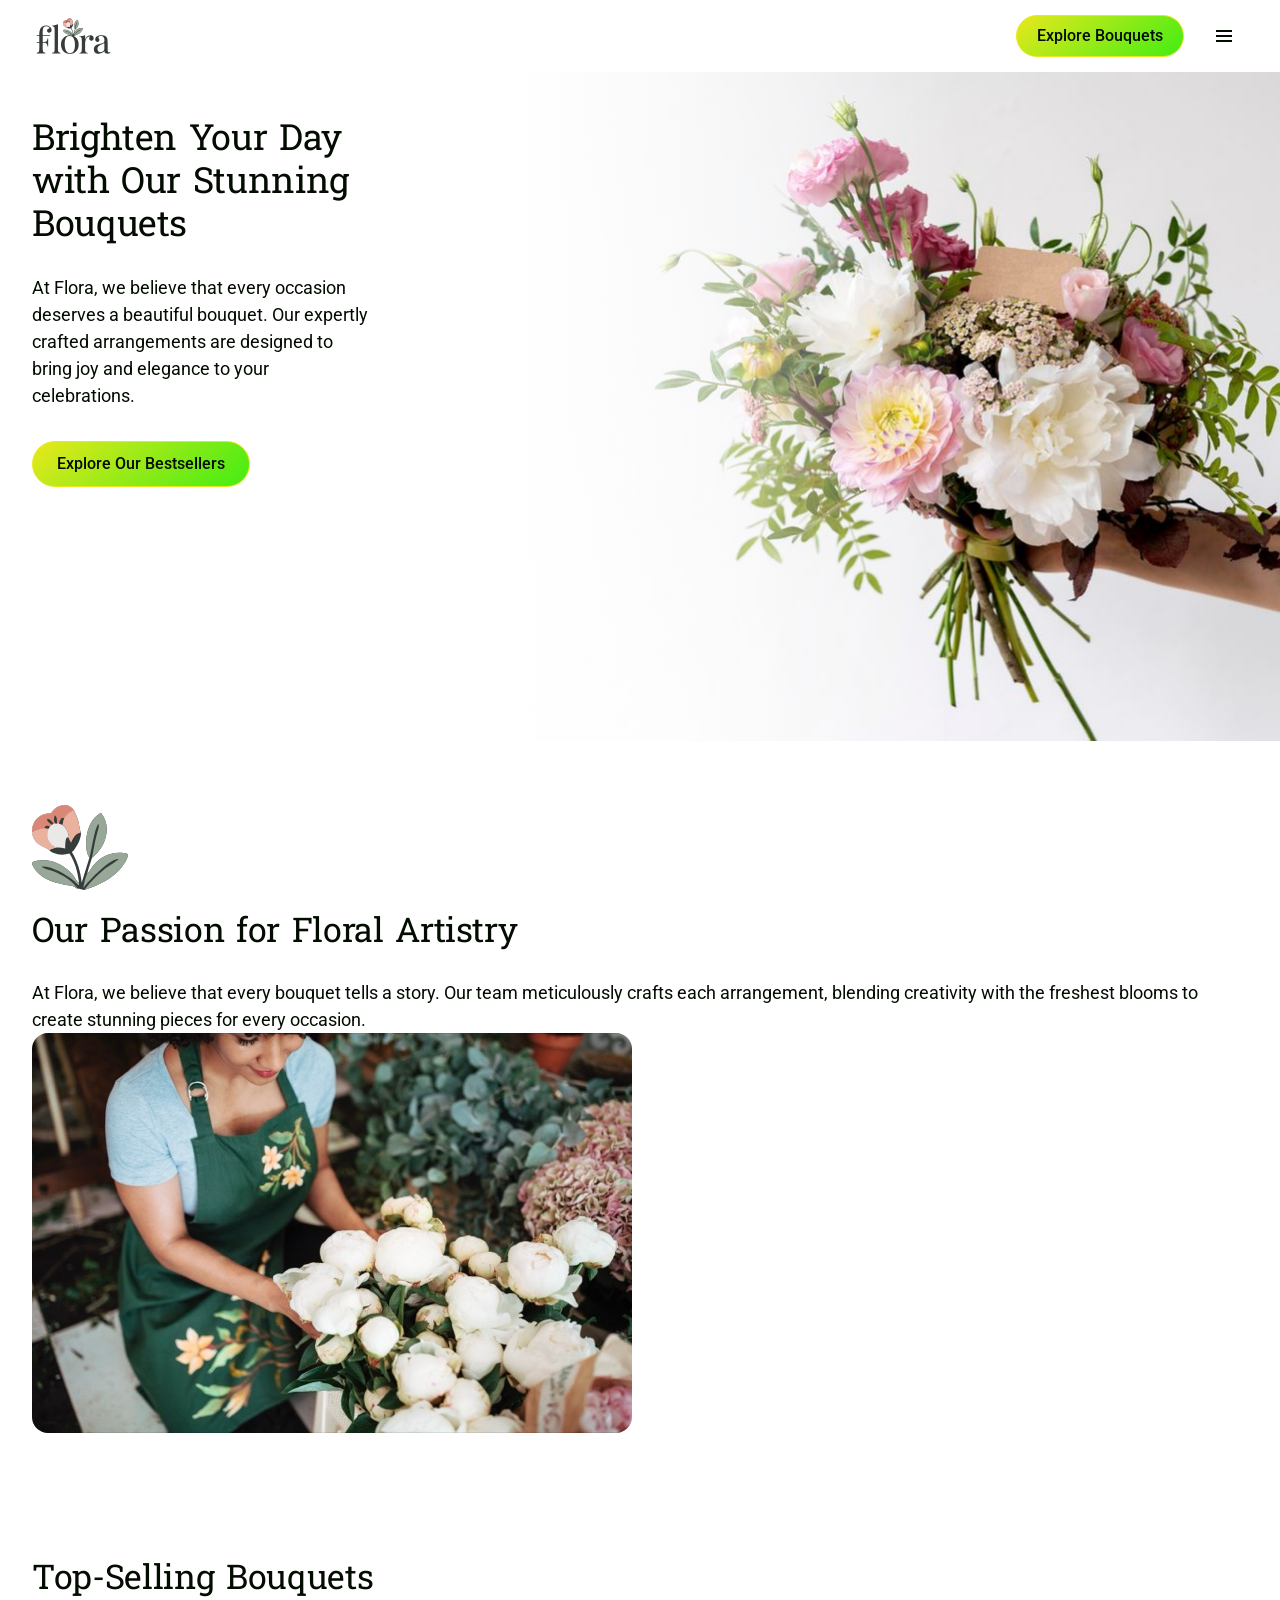
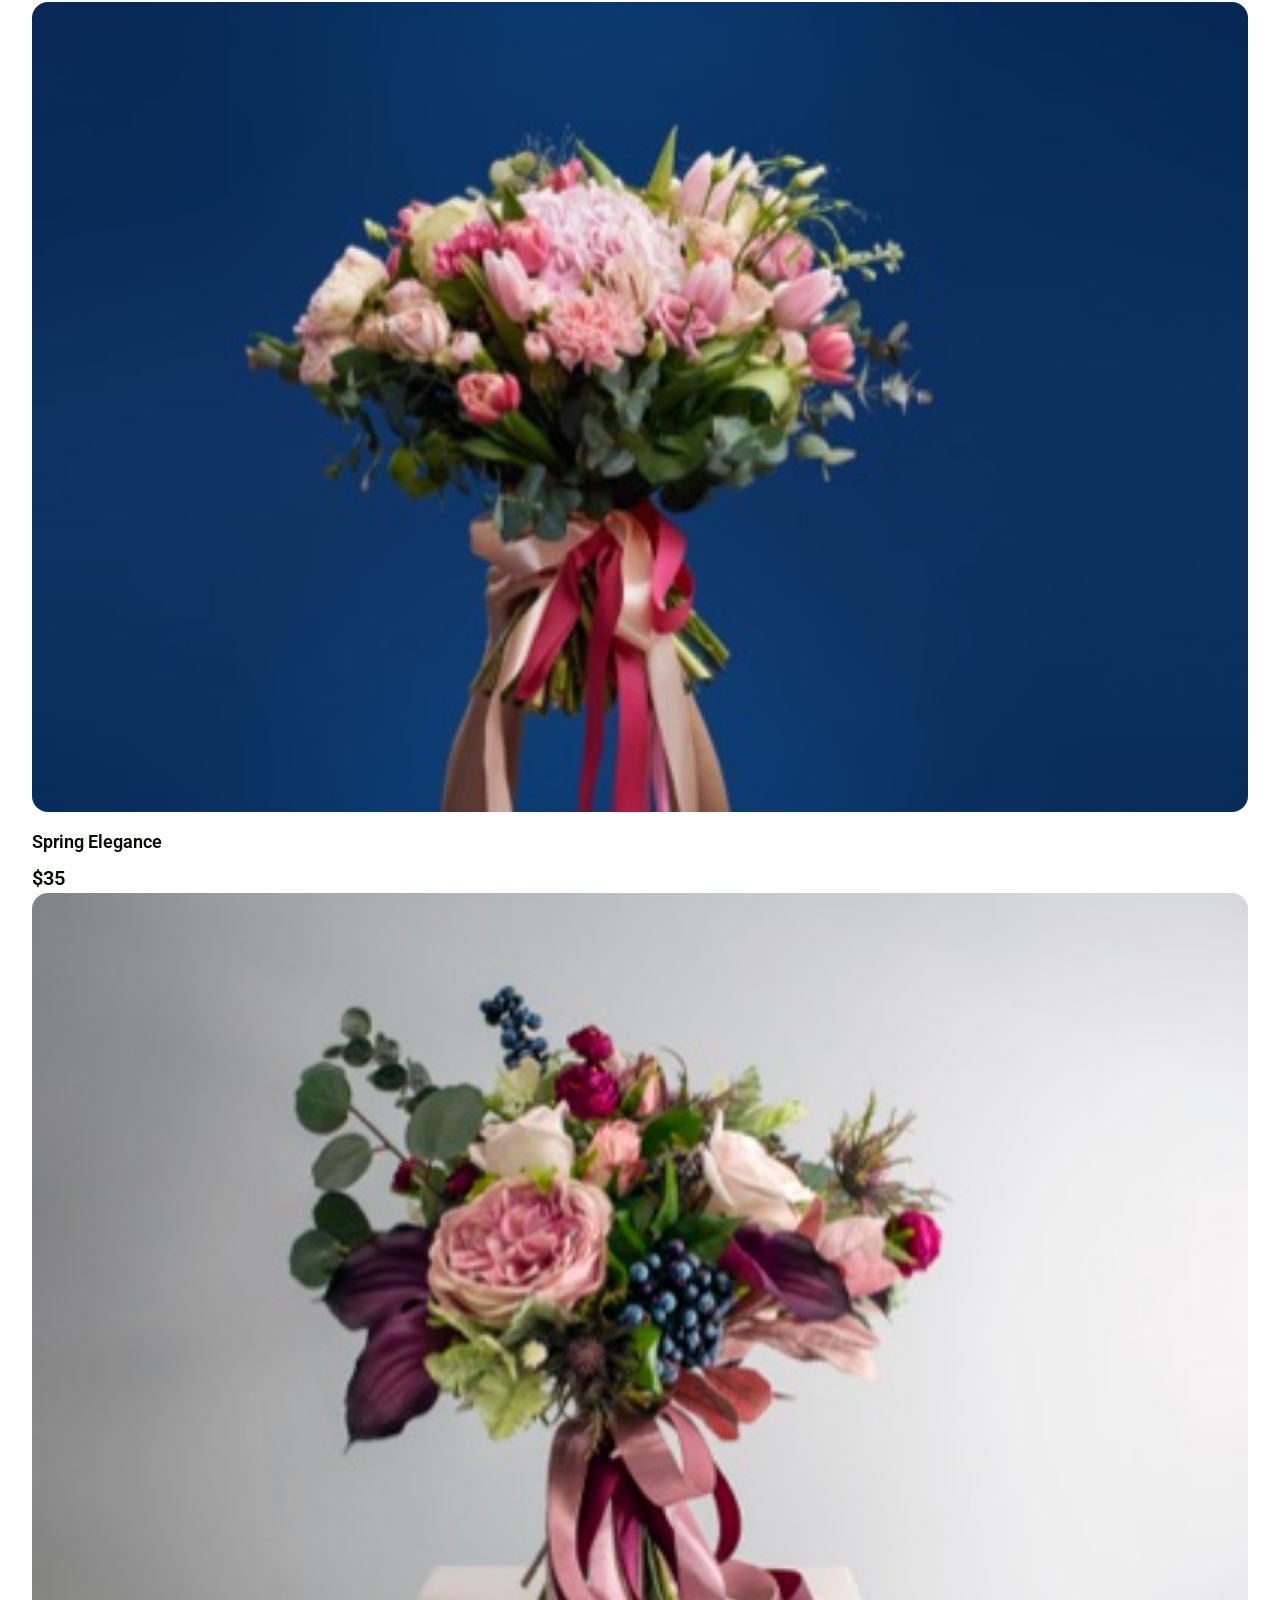
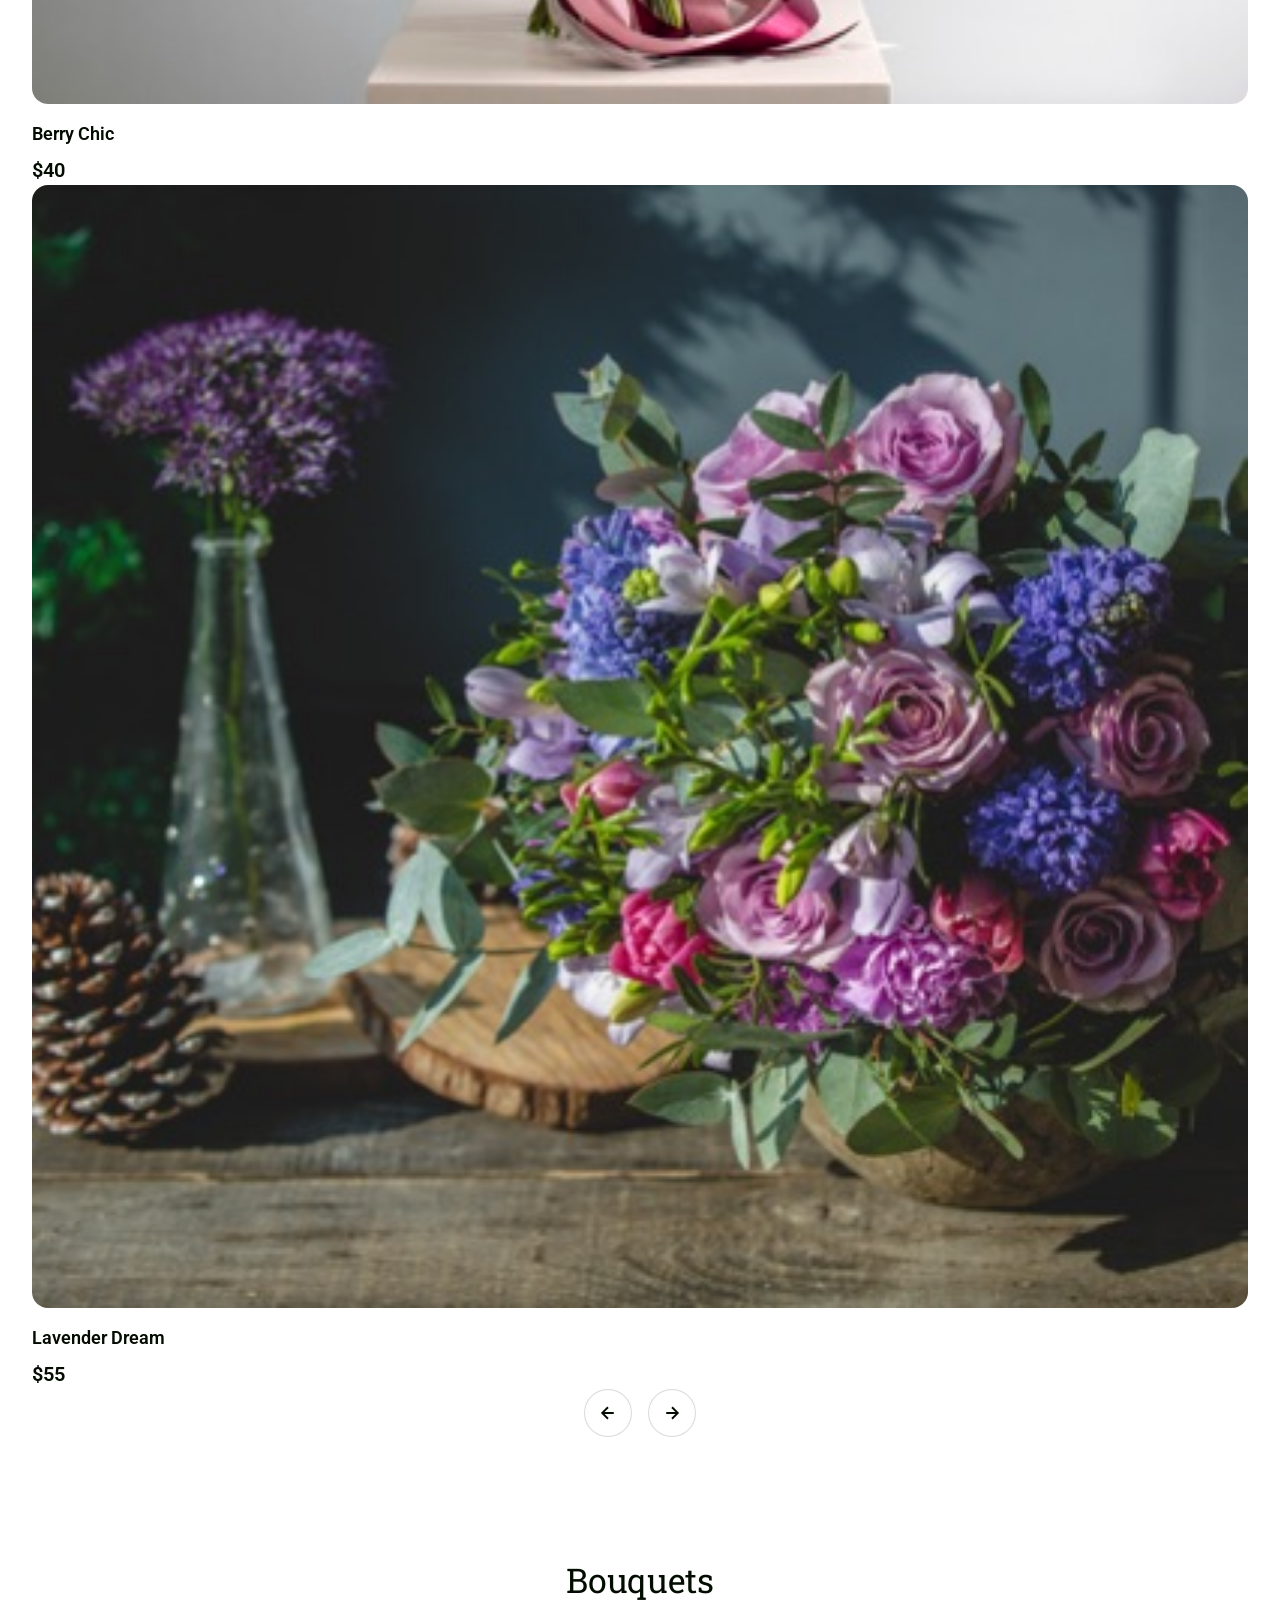
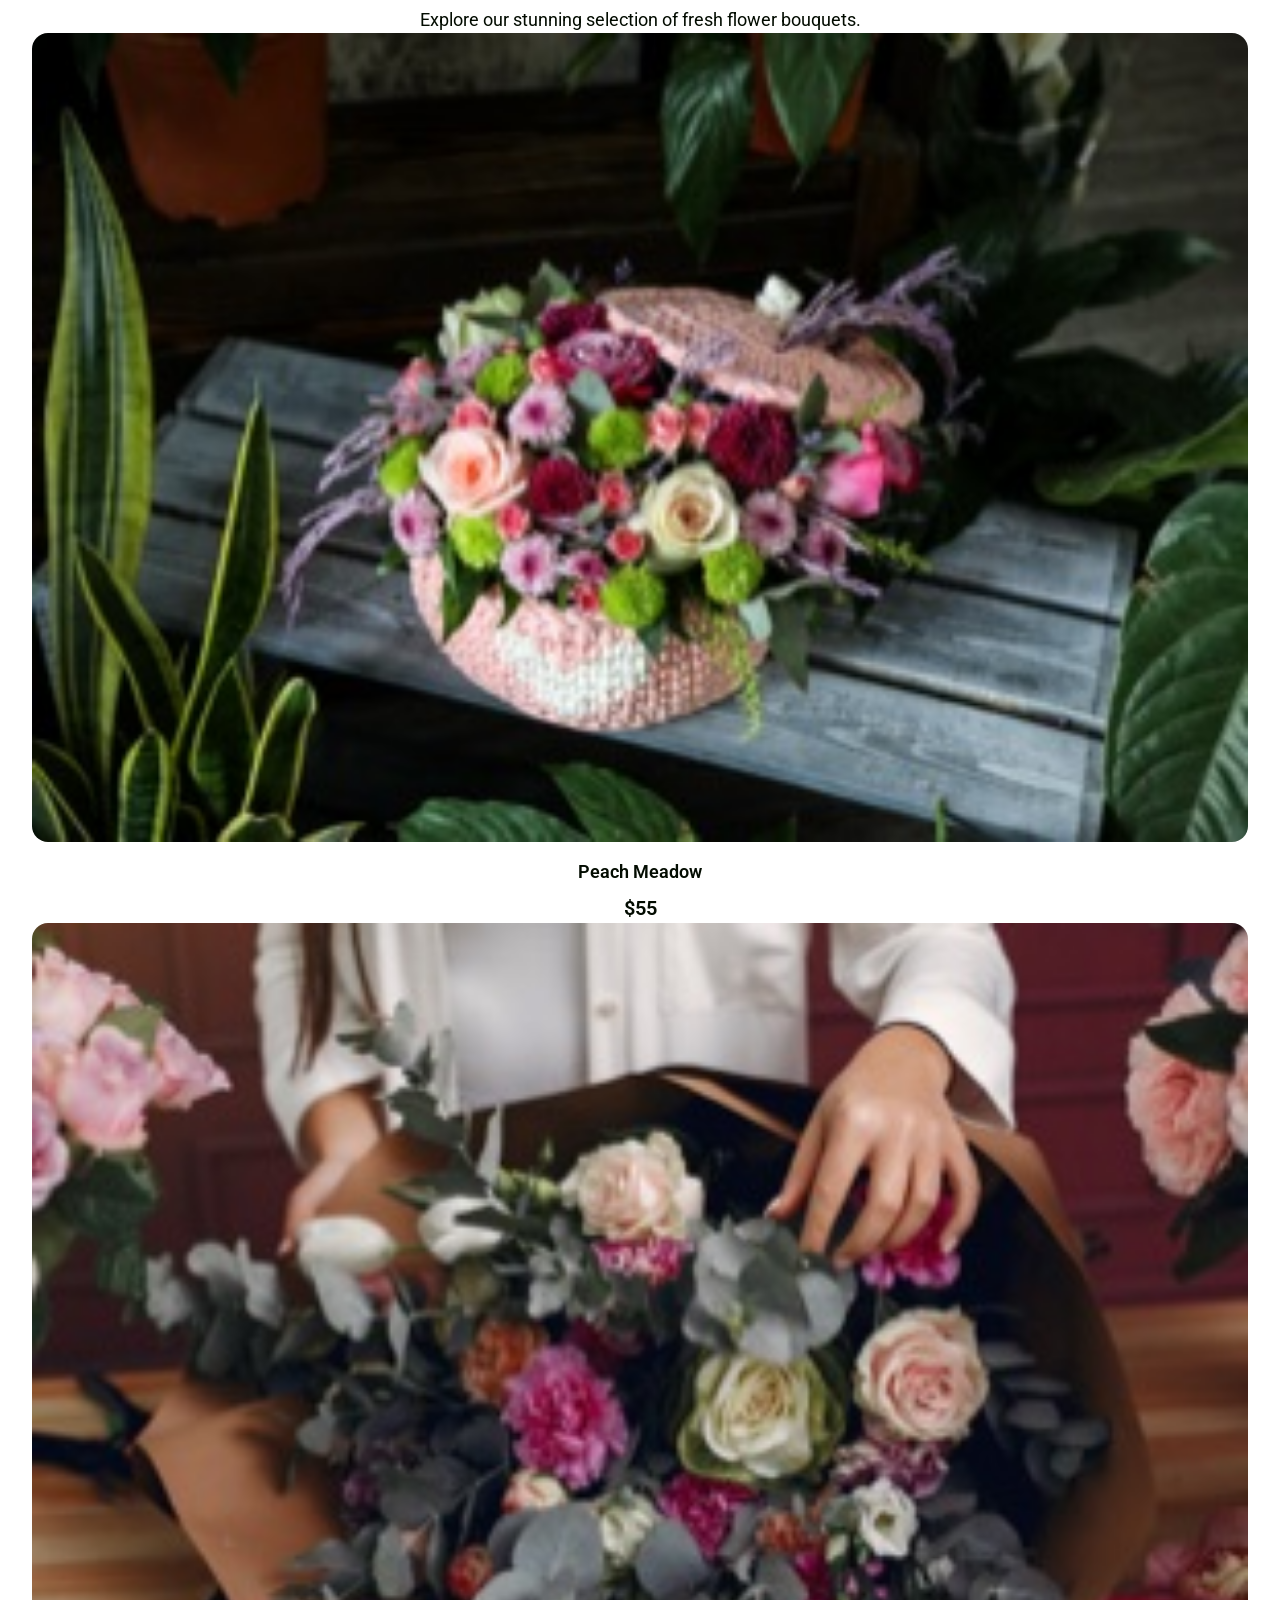
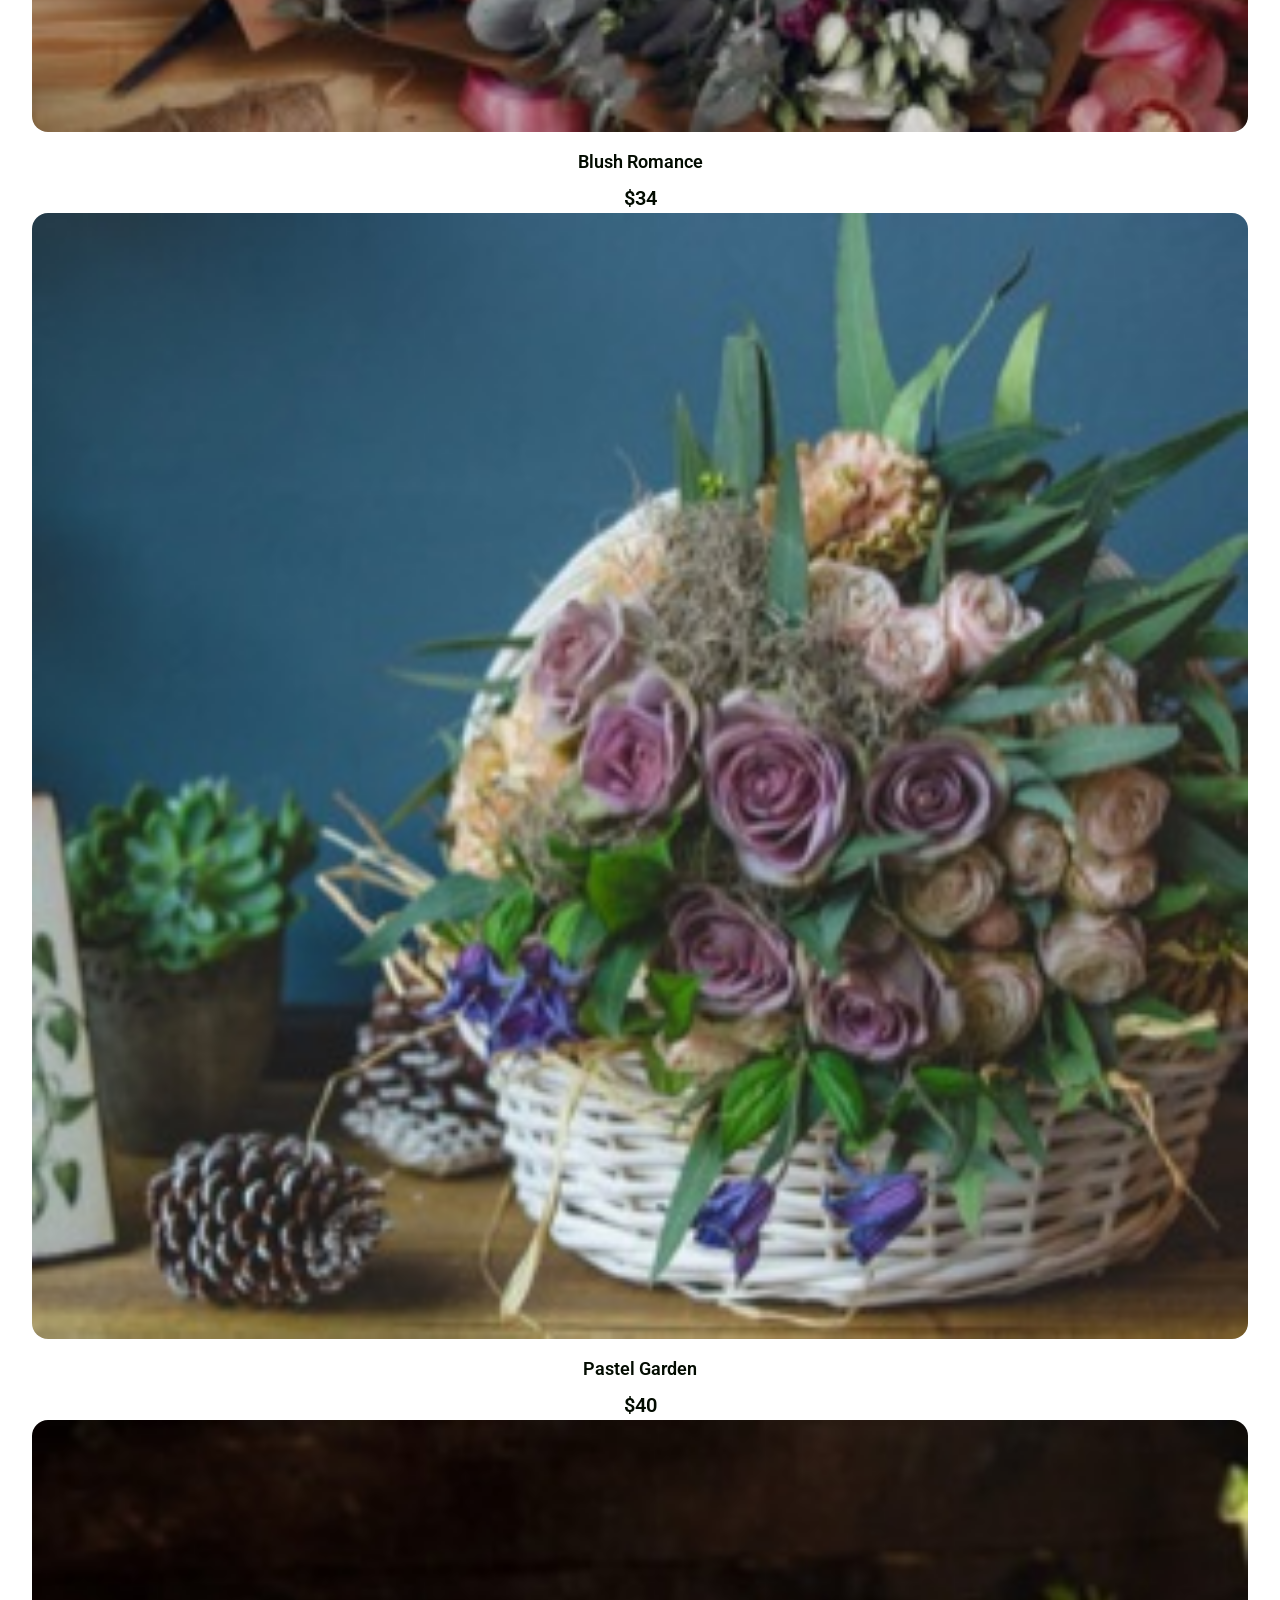
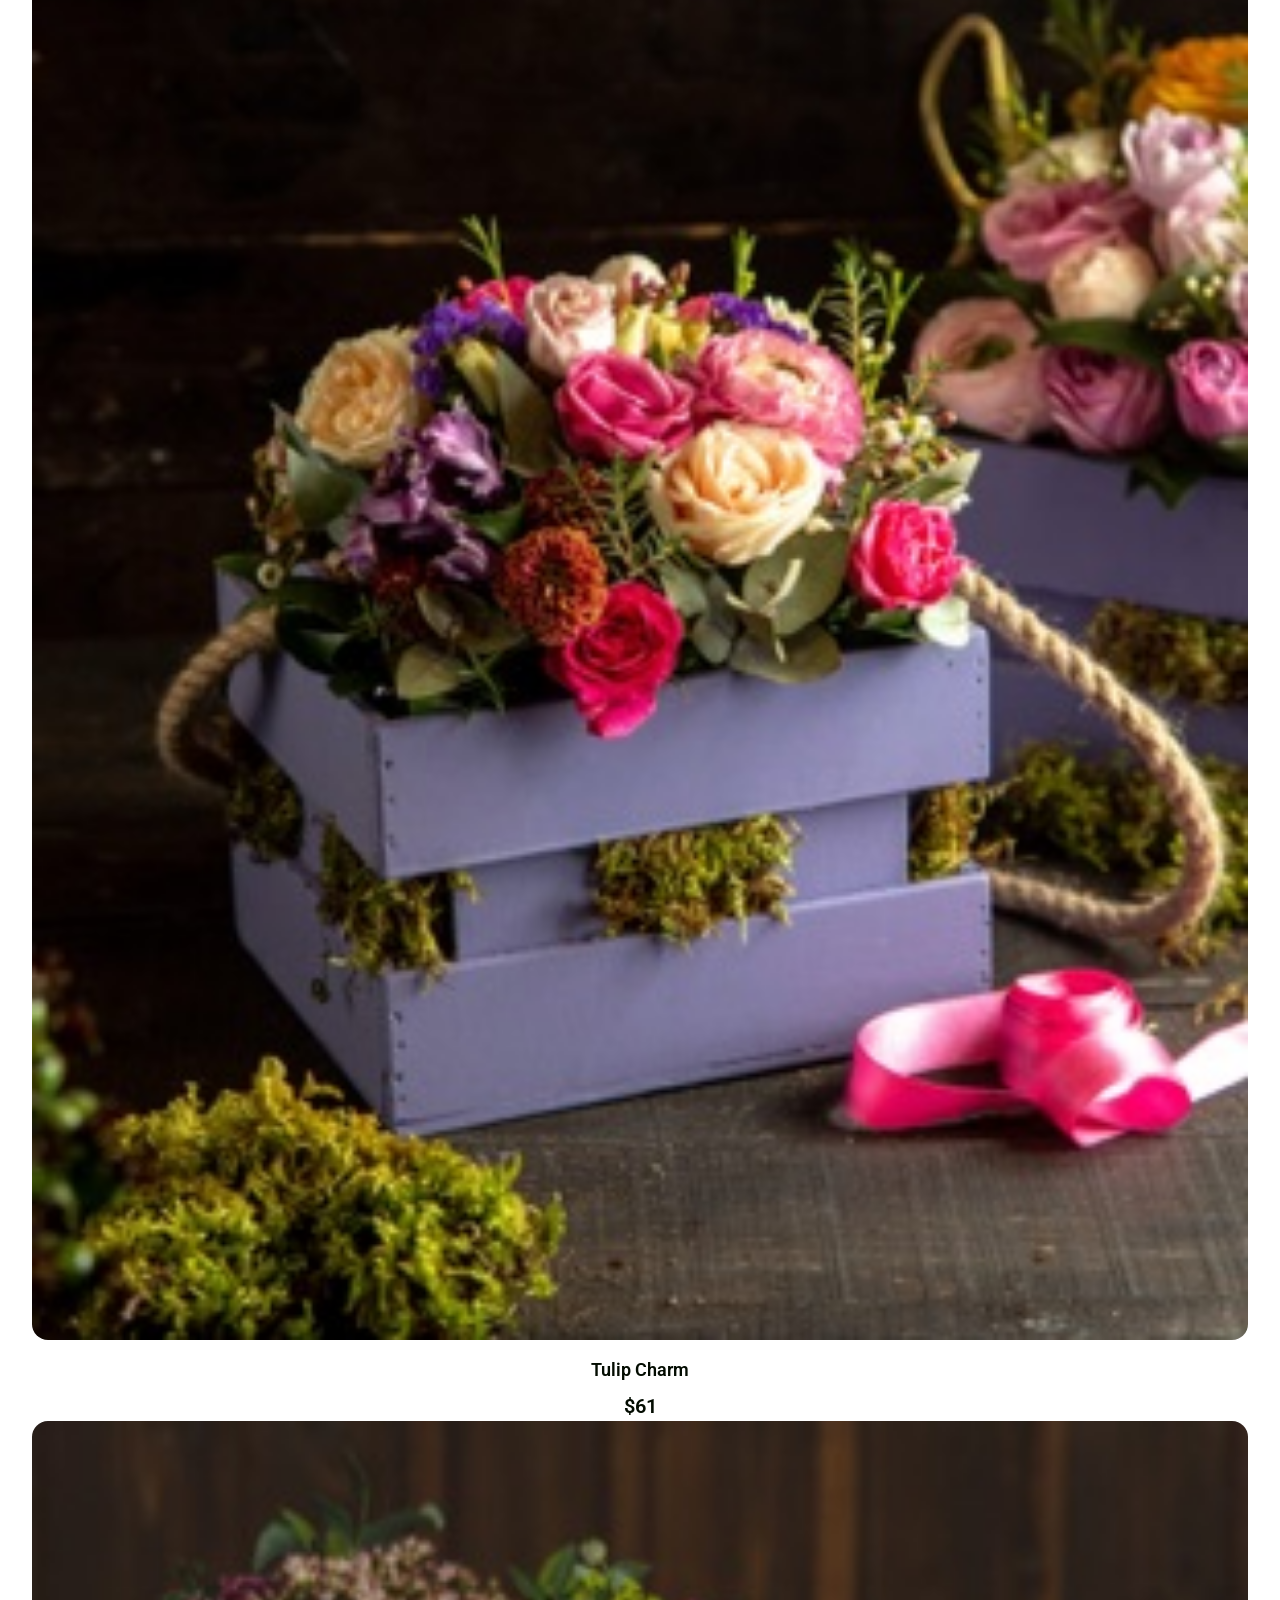
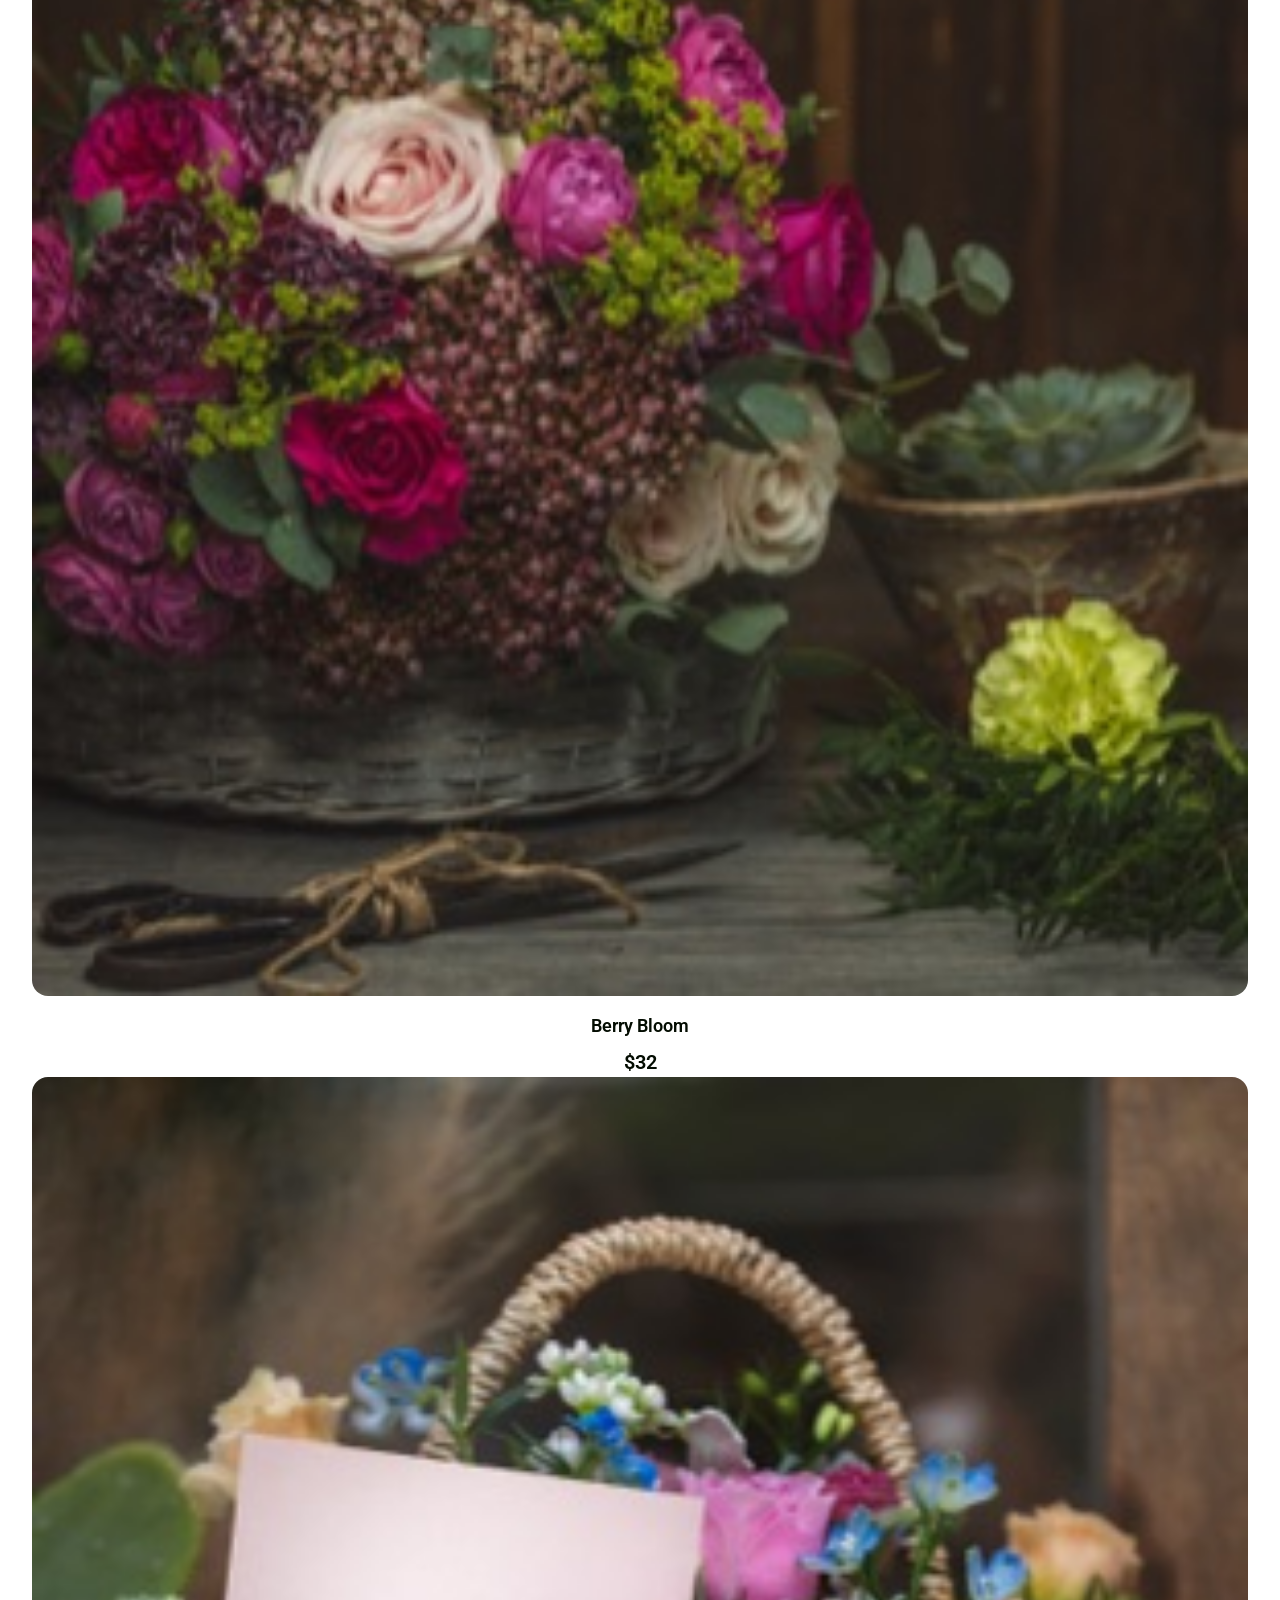
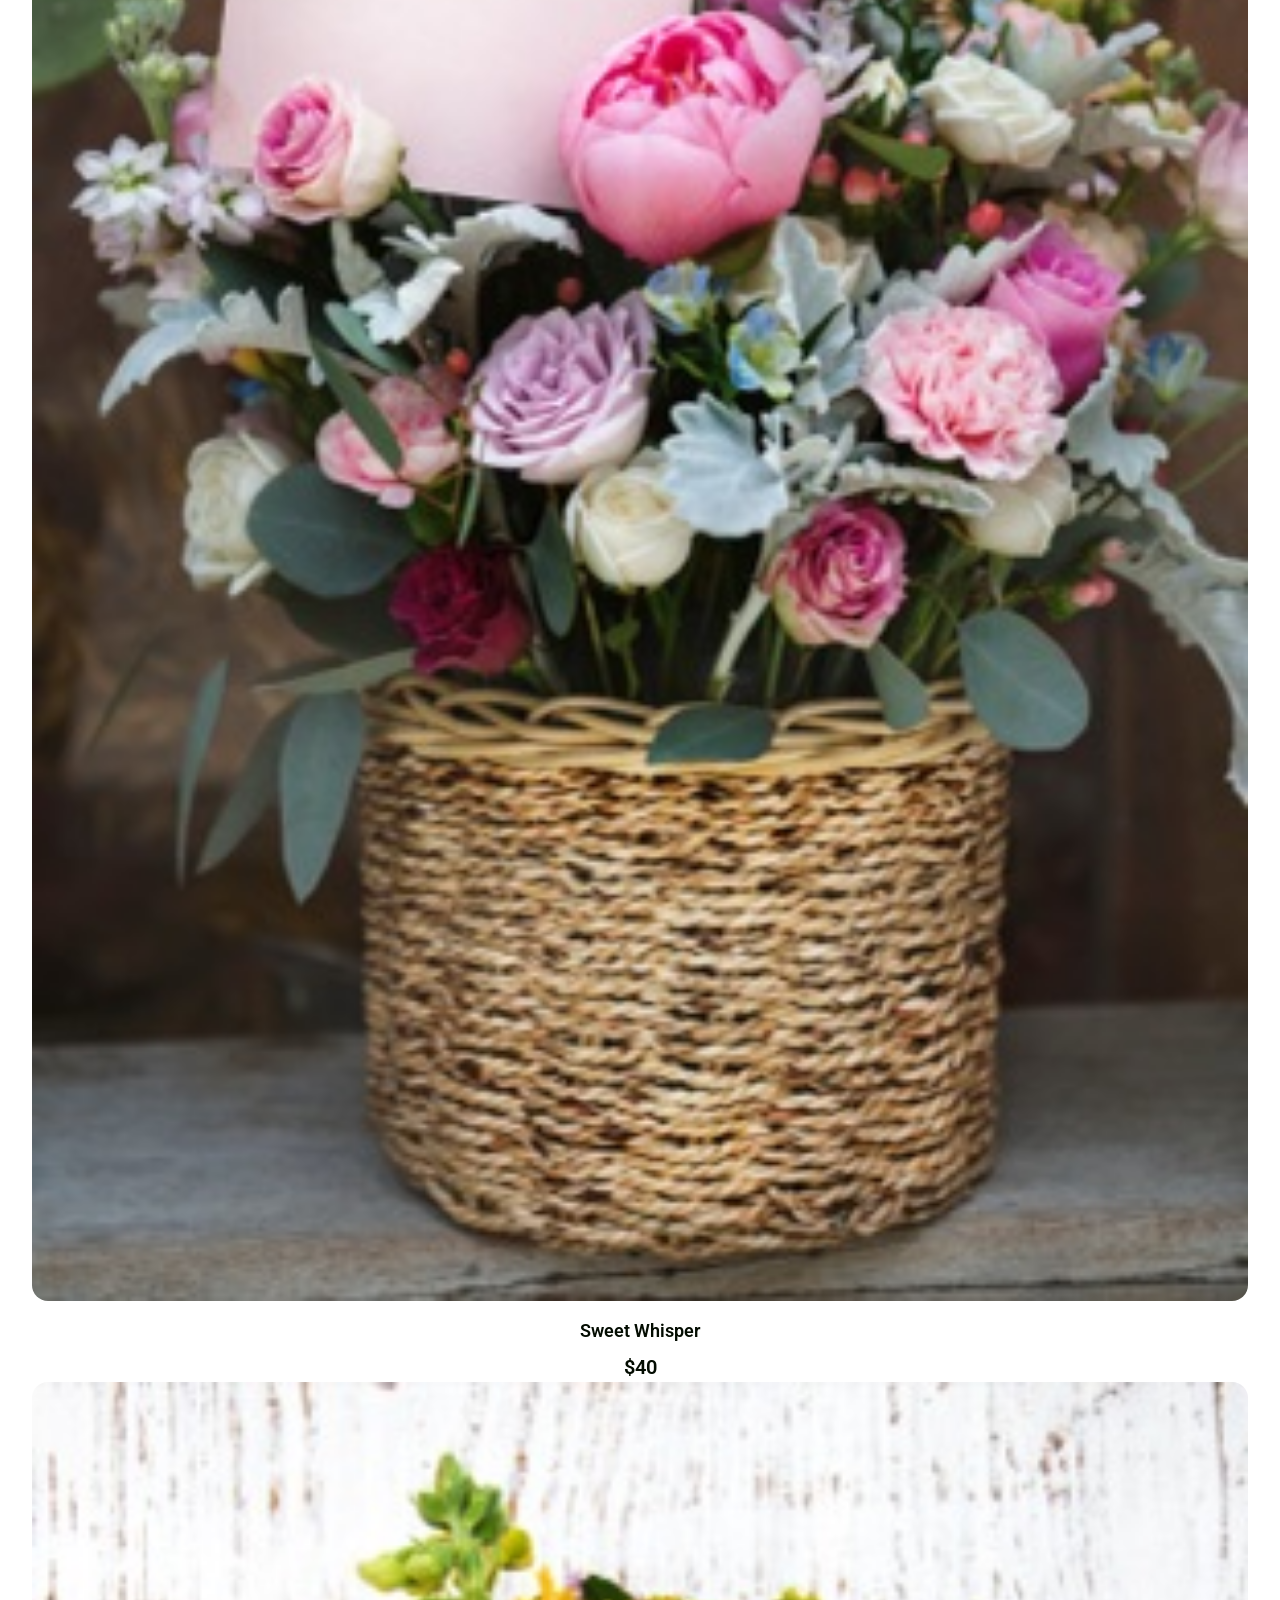
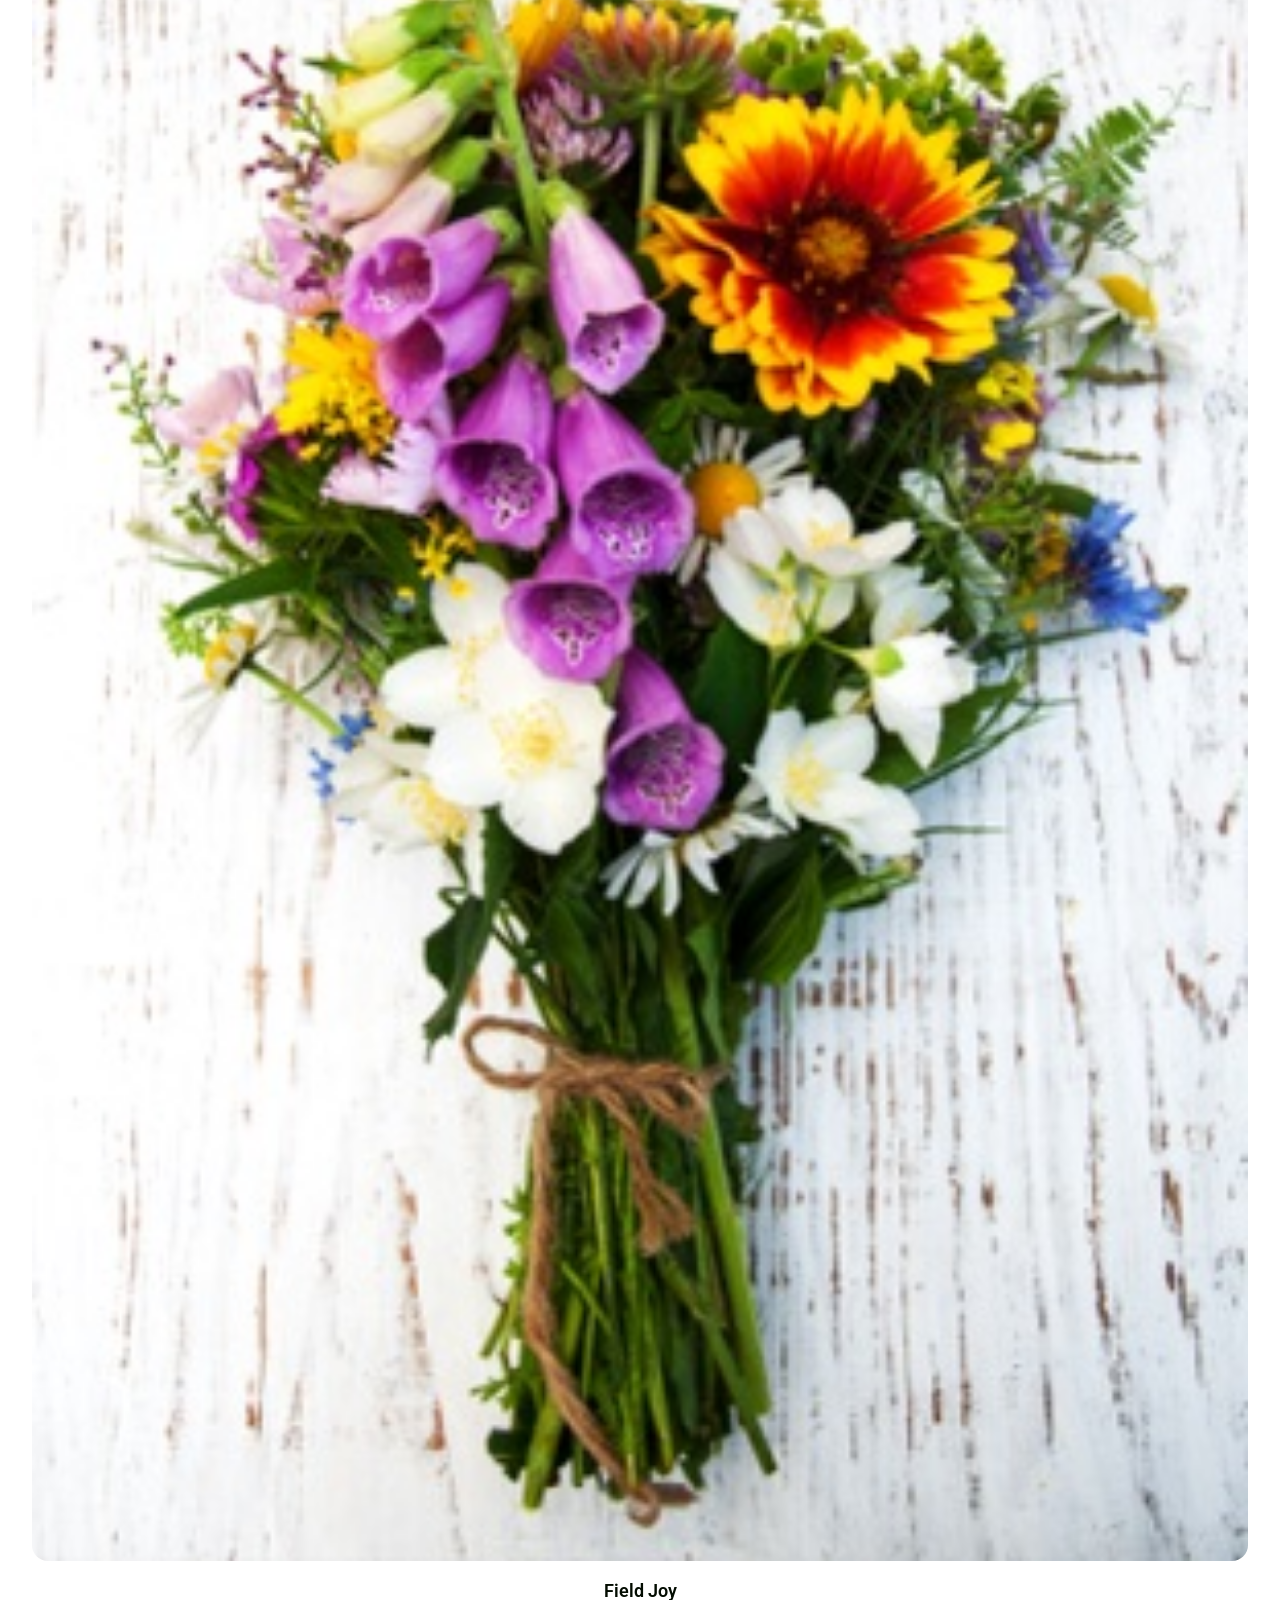
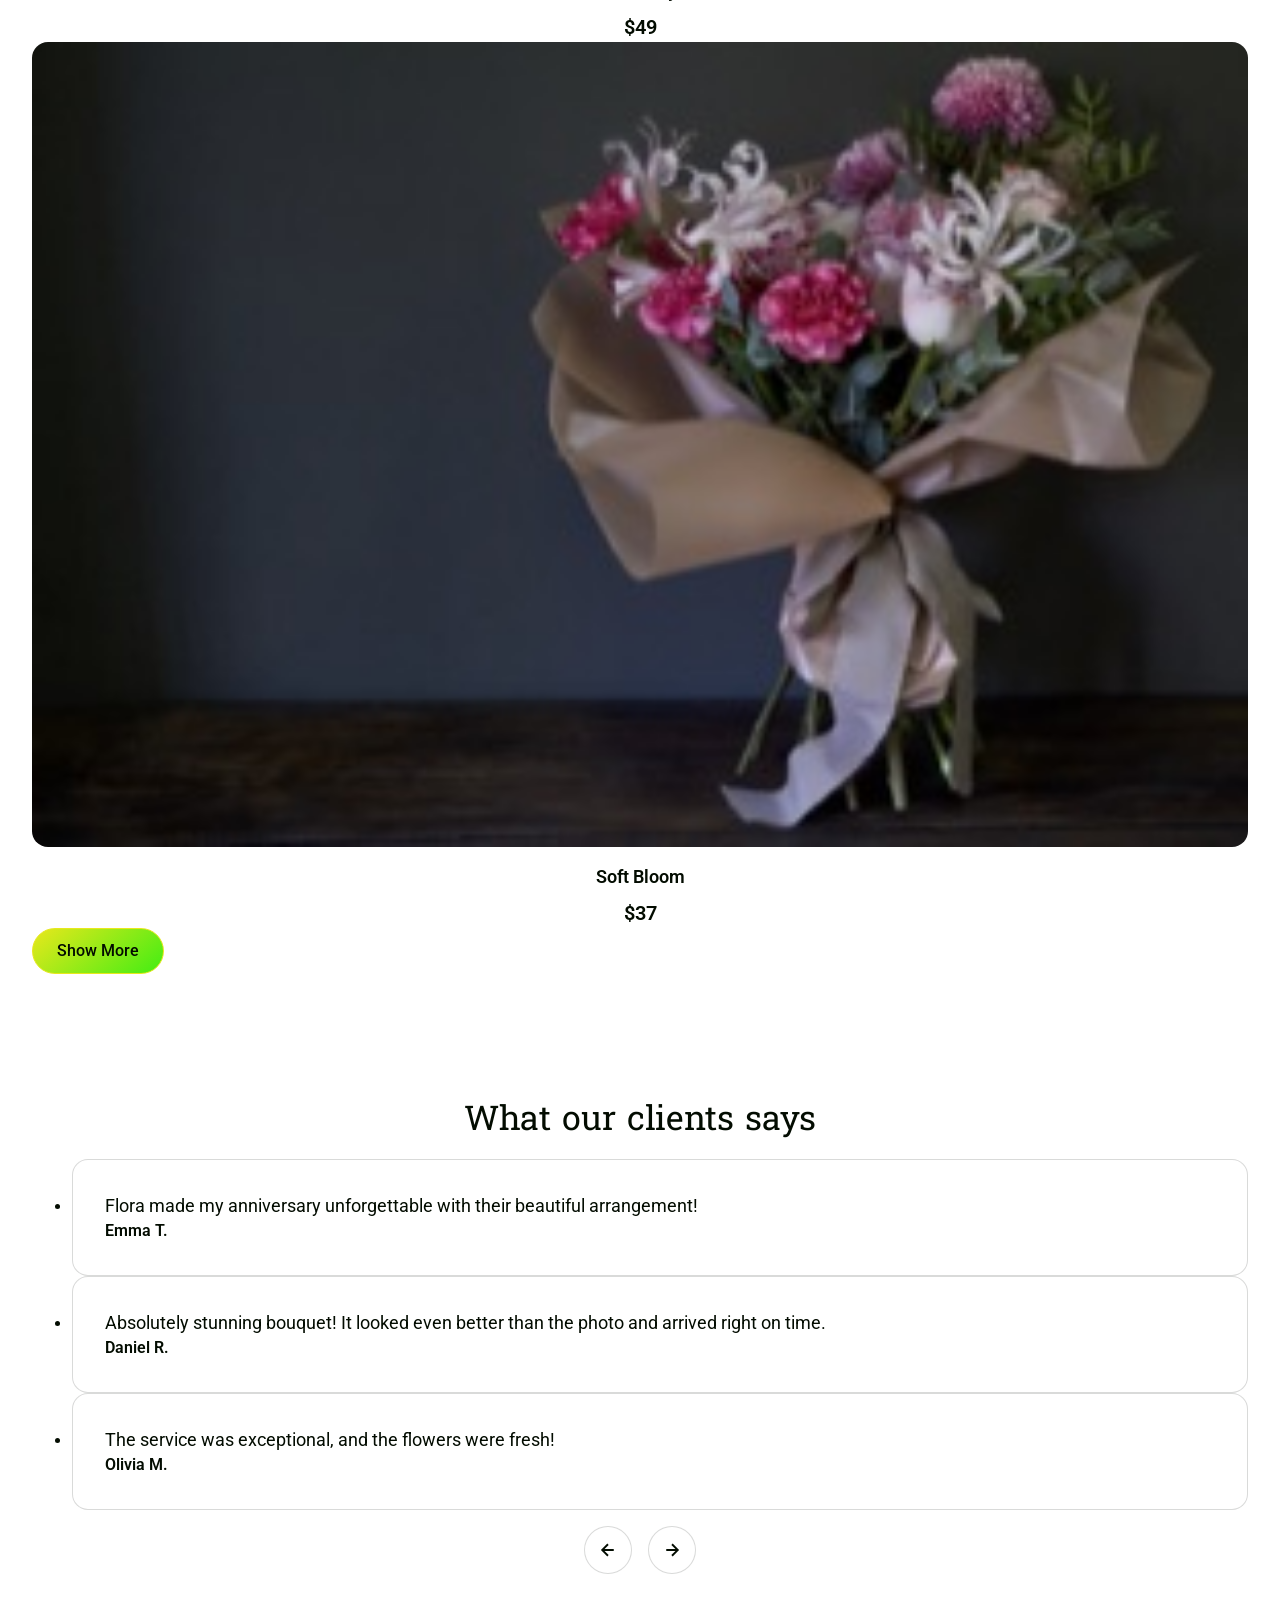
==== flora-project/index.html @ 6c2bfd72 "Flora landing: semantic markup + desktop CSS" ====
<!doctype html>
<html lang="en">
  <head>
    <meta charset="UTF-8" />
    <meta name="viewport" content="width=device-width, initial-scale=1.0" />
    <meta
      name="description"
      content="Flora — expertly crafted fresh flower bouquets for every occasion."
    />
    <title>Flora — Fresh Flower Bouquets</title>

    <link rel="icon" href="./images/favicon.svg" type="image/svg+xml" />
    <link rel="icon" href="./images/favicon-32.png" sizes="32x32" />
    <link rel="apple-touch-icon" href="./images/favicon-180.png" />

    <link rel="preconnect" href="https://fonts.googleapis.com" />
    <link rel="preconnect" href="https://fonts.gstatic.com" crossorigin />
    <link
      href="https://fonts.googleapis.com/css2?family=Hanuman:wght@400;700&family=Roboto:wght@400;500;600&display=swap"
      rel="stylesheet"
    />

    <link
      rel="stylesheet"
      href="https://cdn.jsdelivr.net/npm/modern-normalize@3.0.1/modern-normalize.min.css"
    />
    <link rel="stylesheet" href="./css/styles.css" />
  </head>
  <body>
    <!-- Inlined SVG sprite: lets <use href="#…"> render when index.html is opened directly (file://) -->
    <svg class="sprite" width="0" height="0" aria-hidden="true" style="position: absolute">
      <symbol id="icon-phone" viewBox="0 0 24 24"><path d="M17.7071 12.293C17.6143 12.2 17.5041 12.1263 17.3828 12.076C17.2615 12.0257 17.1314 11.9998 17.0001 11.9998C16.8688 11.9998 16.7387 12.0257 16.6174 12.076C16.4961 12.1263 16.3859 12.2 16.2931 12.293L14.6991 13.887C13.9601 13.667 12.5811 13.167 11.7071 12.293C10.8331 11.419 10.3331 10.04 10.1131 9.30096L11.7071 7.70696C11.8 7.61417 11.8738 7.50397 11.9241 7.38265C11.9744 7.26134 12.0003 7.13129 12.0003 6.99996C12.0003 6.86862 11.9744 6.73858 11.9241 6.61726C11.8738 6.49595 11.8 6.38575 11.7071 6.29296L7.70709 2.29296C7.6143 2.20001 7.5041 2.12627 7.38278 2.07596C7.26147 2.02565 7.13142 1.99976 7.00009 1.99976C6.86876 1.99976 6.73871 2.02565 6.6174 2.07596C6.49608 2.12627 6.38588 2.20001 6.29309 2.29296L3.58109 5.00496C3.20109 5.38496 2.98709 5.90696 2.99509 6.43996C3.01809 7.86396 3.39509 12.81 7.29309 16.708C11.1911 20.606 16.1371 20.982 17.5621 21.006H17.5901C18.1181 21.006 18.6171 20.798 18.9951 20.42L21.7071 17.708C21.8 17.6152 21.8738 17.505 21.9241 17.3837C21.9744 17.2623 22.0003 17.1323 22.0003 17.001C22.0003 16.8696 21.9744 16.7396 21.9241 16.6183C21.8738 16.4969 21.8 16.3867 21.7071 16.294L17.7071 12.293ZM17.5801 19.005C16.3321 18.984 12.0621 18.649 8.70709 15.293C5.34109 11.927 5.01509 7.64196 4.99509 6.41896L7.00009 4.41396L9.58609 6.99996L8.29309 8.29296C8.17555 8.41041 8.08913 8.55529 8.04164 8.71453C7.99415 8.87376 7.98709 9.04231 8.02109 9.20496C8.04509 9.31996 8.63209 12.047 10.2921 13.707C11.9521 15.367 14.6791 15.954 14.7941 15.978C14.9566 16.0129 15.1254 16.0064 15.2847 15.9591C15.4441 15.9117 15.589 15.825 15.7061 15.707L17.0001 14.414L19.5861 17L17.5801 19.005Z" fill="currentColor"/></symbol>
      <symbol id="icon-map" viewBox="0 0 24 24"><g><path d="M12.0001 14C14.2061 14 16.0001 12.206 16.0001 10C16.0001 7.794 14.2061 6 12.0001 6C9.79406 6 8.00006 7.794 8.00006 10C8.00006 12.206 9.79406 14 12.0001 14ZM12.0001 8C13.1031 8 14.0001 8.897 14.0001 10C14.0001 11.103 13.1031 12 12.0001 12C10.8971 12 10.0001 11.103 10.0001 10C10.0001 8.897 10.8971 8 12.0001 8Z" fill="currentColor"/><path d="M11.4201 21.814C11.5893 21.9349 11.7921 21.9998 12.0001 21.9998C12.2081 21.9998 12.4108 21.9349 12.5801 21.814C12.8841 21.599 20.0291 16.44 20.0001 10C20.0001 5.589 16.4111 2 12.0001 2C7.58909 2 4.00009 5.589 4.00009 9.995C3.97109 16.44 11.1161 21.599 11.4201 21.814ZM12.0001 4C15.3091 4 18.0001 6.691 18.0001 10.005C18.0211 14.443 13.6121 18.428 12.0001 19.735C10.3891 18.427 5.97909 14.441 6.00009 10C6.00009 6.691 8.69109 4 12.0001 4Z" fill="currentColor"/></g></symbol>
      <symbol id="icon-facebook" viewBox="0 0 24 24"><path d="M22 12.3038C22 6.74719 17.5229 2.24268 12 2.24268C6.47715 2.24268 2 6.74719 2 12.3038C2 17.3255 5.65684 21.4879 10.4375 22.2427V15.2121H7.89844V12.3038H10.4375V10.0872C10.4375 7.56564 11.9305 6.1728 14.2146 6.1728C15.3088 6.1728 16.4531 6.36931 16.4531 6.36931V8.84529H15.1922C13.95 8.84529 13.5625 9.6209 13.5625 10.4166V12.3038H16.3359L15.8926 15.2121H13.5625V22.2427C18.3432 21.4879 22 17.3257 22 12.3038Z" fill="currentColor"/></symbol>
      <symbol id="icon-instagram" viewBox="0 0 24 24"><path d="M11.9988 4.62091C14.4032 4.62091 14.6878 4.63159 15.6332 4.67378C16.5123 4.71258 16.9864 4.85994 17.303 4.98311C17.7215 5.14509 18.0235 5.34194 18.3362 5.65465C18.6528 5.97129 18.8458 6.26994 19.0111 6.68838C19.1343 7.00503 19.2816 7.48253 19.3204 8.35822C19.3626 9.3076 19.3733 9.59218 19.3733 11.9932C19.3733 14.3942 19.3626 14.6821 19.3204 15.6281C19.2816 16.5072 19.1343 16.9813 19.0111 17.298C18.8491 17.7164 18.6528 18.0184 18.3396 18.3311C18.0229 18.6478 17.7243 18.8407 17.3064 19.0061C16.9898 19.1292 16.5117 19.2766 15.6366 19.3154C14.6872 19.3576 14.4026 19.3683 12.0016 19.3683C9.60062 19.3683 9.31266 19.3576 8.36666 19.3154C7.48759 19.2766 7.01346 19.1292 6.69682 19.0061C6.27838 18.8441 5.97635 18.6478 5.66308 18.3345C5.34644 18.0179 5.15353 17.7192 4.98817 17.3013C4.865 16.9847 4.71765 16.5066 4.67884 15.6315C4.63666 14.6821 4.62597 14.3975 4.62597 11.9965C4.62597 9.59556 4.63666 9.3076 4.67884 8.3616C4.71765 7.48253 4.865 7.0084 4.98817 6.69176C5.15015 6.27331 5.347 5.97129 5.65971 5.65802C5.97635 5.34137 6.275 5.14846 6.69344 4.98311C7.01009 4.85994 7.48759 4.71258 8.36328 4.67378C9.30872 4.63159 9.59387 4.62091 11.9982 4.62091H11.9988ZM11.9988 3.00056C9.55563 3.00056 9.25023 3.01125 8.29017 3.05343C7.33405 3.09561 6.67657 3.25028 6.1074 3.47187C5.51348 3.70359 5.01067 4.00955 4.5118 4.51236C4.00899 5.01179 3.70303 5.51404 3.47131 6.10459C3.24972 6.6777 3.09505 7.33123 3.05287 8.28736C3.01069 9.25079 3 9.55619 3 11.9994C3 14.4425 3.01069 14.7479 3.05287 15.708C3.09505 16.6641 3.24972 17.3216 3.47131 17.8908C3.70359 18.4847 4.00899 18.9875 4.5118 19.4864C5.01067 19.9852 5.51348 20.2951 6.10402 20.5235C6.67713 20.7451 7.33067 20.8997 8.28679 20.9419C9.24629 20.9841 9.55225 20.9948 11.9954 20.9948C14.4386 20.9948 14.7446 20.9841 15.7041 20.9419C16.6602 20.8997 17.3177 20.7451 17.8868 20.5235C18.4774 20.2951 18.9802 19.9858 19.4791 19.4864C19.9779 18.9869 20.2878 18.4847 20.5162 17.8941C20.7378 17.321 20.8924 16.6675 20.9346 15.7114C20.9768 14.7519 20.9875 14.4459 20.9875 12.0027C20.9875 9.55956 20.9768 9.25417 20.9346 8.29411C20.8924 7.33798 20.7378 6.68051 20.5162 6.11133C20.2946 5.51348 19.9886 5.01123 19.4864 4.5118C18.9875 4.01293 18.4847 3.70303 17.8941 3.47469C17.321 3.25309 16.6675 3.09842 15.7114 3.05624C14.7485 3.01069 14.4425 3 11.9994 3L11.9988 3.00056Z" fill="currentColor"/><path d="M11.9985 7.37695C9.44683 7.37695 7.37598 9.44724 7.37598 11.9995C7.37598 14.5518 9.44626 16.6221 11.9985 16.6221C14.5508 16.6221 16.6211 14.5518 16.6211 11.9995C16.6211 9.4478 14.5508 7.37695 11.9985 7.37695ZM11.9985 14.9978C10.3428 14.9978 9.00026 13.6553 9.00026 11.9995C9.00026 10.3437 10.3428 9.00124 11.9985 9.00124C13.6543 9.00124 14.9968 10.3437 14.9968 11.9995C14.9968 13.6553 13.6543 14.9978 11.9985 14.9978Z" fill="currentColor"/><path d="M17.8822 7.19404C17.8822 7.79021 17.3991 8.27333 16.8029 8.27333C16.2068 8.27333 15.7236 7.79021 15.7236 7.19404C15.7236 6.59787 16.2068 6.11475 16.8029 6.11475C17.3991 6.11475 17.8822 6.59787 17.8822 7.19404Z" fill="currentColor"/></symbol>
      <symbol id="icon-x" viewBox="0 0 24 24"><path d="M17.1761 4.24268H19.9362L13.9061 11.0201L21 20.2427H15.4456L11.0951 14.6493L6.11723 20.2427H3.35544L9.80517 12.9935L3 4.24268H8.69545L12.6279 9.3553L17.1761 4.24268ZM16.2073 18.6181H17.7368L7.86441 5.78196H6.2232L16.2073 18.6181Z" fill="currentColor"/></symbol>
      <symbol id="icon-arrow-left" viewBox="0 0 48 48"><path d="M24.7071 29.293L20.4141 25H30.0001V23H20.4141L24.7071 18.707L23.2931 17.293L16.5861 24L23.2931 30.707L24.7071 29.293Z" fill="currentColor"/></symbol>
      <symbol id="icon-arrow-right" viewBox="0 0 48 48"><path d="M23.293 29.293L24.707 30.707L31.414 24L24.707 17.293L23.293 18.707L27.586 23H18V25H27.586L23.293 29.293Z" fill="currentColor"/></symbol>
      <symbol id="icon-menu" viewBox="0 0 24 24"><path d="M4 6H20V8H4V6ZM4 11H20V13H4V11ZM4 16H20V18H4V16Z" fill="currentColor"/></symbol>
    </svg>

    <header class="header">
      <div class="container header__container">
        <a class="logo" href="#hero">
          <img class="logo__image" src="./images/logo.svg" alt="Flora" />
        </a>

        <nav class="nav" id="primary-nav" aria-label="Main navigation">
          <ul class="nav__list">
            <li class="nav__item">
              <a class="nav__link" href="#about">About Us</a>
            </li>
            <li class="nav__item">
              <a class="nav__link" href="#bestsellers">Bestsellers</a>
            </li>
            <li class="nav__item">
              <a class="nav__link" href="#bouquets">Bouquets</a>
            </li>
            <li class="nav__item">
              <a class="nav__link" href="#feedback">Feedback</a>
            </li>
            <li class="nav__item">
              <a class="nav__link" href="#contacts">Contacts</a>
            </li>
          </ul>
        </nav>

        <a class="button header__cta" href="#bouquets">Explore Bouquets</a>

        <button
          class="burger"
          type="button"
          aria-label="Open menu"
          aria-expanded="false"
          aria-controls="primary-nav"
        >
          <svg
            class="burger__icon"
            width="24"
            height="24"
            aria-hidden="true"
            focusable="false"
          >
            <use href="#icon-menu"></use>
          </svg>
        </button>
      </div>
    </header>

    <main>
      <!-- Hero -->
      <section class="hero" id="hero" aria-labelledby="hero-title">
        <div class="container hero__container">
          <div class="hero__content">
            <h1 class="hero__title" id="hero-title">
              Brighten Your Day with Our Stunning Bouquets
            </h1>
            <p class="hero__text">
              At Flora, we believe that every occasion deserves a beautiful
              bouquet. Our expertly crafted arrangements are designed to bring
              joy and elegance to your celebrations.
            </p>
            <a class="button hero__cta" href="#bestsellers"
              >Explore Our Bestsellers</a
            >
          </div>
        </div>

        <img
          class="hero__image"
          src="./images/hero.jpg"
          srcset="./images/hero.jpg 1x, ./images/hero@2x.jpg 2x"
          width="1794"
          height="670"
          decoding="async"
          alt="A lush bouquet of pink and white flowers held in hands"
        />
      </section>

      <!-- About -->
      <section class="about" id="about" aria-labelledby="about-title">
        <div class="container about__container">
          <div class="about__content">
            <img
              class="about__icon"
              src="./images/flower.svg"
              alt=""
              width="96"
              height="85"
            />
            <h2 class="about__title" id="about-title">
              Our Passion for Floral Artistry
            </h2>
            <p class="about__text">
              At Flora, we believe that every bouquet tells a story. Our team
              meticulously crafts each arrangement, blending creativity with the
              freshest blooms to create stunning pieces for every occasion.
            </p>
          </div>

          <img
            class="about__image"
            src="./images/about.jpg"
            srcset="./images/about.jpg 1x, ./images/about@2x.jpg 2x"
            width="600"
            height="400"
            loading="lazy"
            decoding="async"
            alt="A florist in an apron arranging white flowers"
          />
        </div>
      </section>

      <!-- Top-Selling Bouquets -->
      <section
        class="bestsellers"
        id="bestsellers"
        aria-labelledby="bestsellers-title"
      >
        <div class="container">
          <h2 class="bestsellers__title" id="bestsellers-title">
            Top-Selling Bouquets
          </h2>

          <ul class="products bestsellers__list">
            <li class="card">
              <img
                class="card__image"
                src="./images/bestseller-1.jpg"
                srcset="
                  ./images/bestseller-1.jpg    1x,
                  ./images/bestseller-1@2x.jpg 2x
                "
                width="405"
                height="270"
                loading="lazy"
                decoding="async"
                alt="Spring Elegance bouquet"
              />
              <h3 class="card__title">Spring Elegance</h3>
              <p class="card__price">$35</p>
            </li>
            <li class="card">
              <img
                class="card__image"
                src="./images/bestseller-2.jpg"
                srcset="
                  ./images/bestseller-2.jpg    1x,
                  ./images/bestseller-2@2x.jpg 2x
                "
                width="405"
                height="270"
                loading="lazy"
                decoding="async"
                alt="Berry Chic bouquet"
              />
              <h3 class="card__title">Berry Chic</h3>
              <p class="card__price">$40</p>
            </li>
            <li class="card">
              <img
                class="card__image"
                src="./images/bestseller-3.jpg"
                srcset="
                  ./images/bestseller-3.jpg    1x,
                  ./images/bestseller-3@2x.jpg 2x
                "
                width="405"
                height="374"
                loading="lazy"
                decoding="async"
                alt="Lavender Dream bouquet"
              />
              <h3 class="card__title">Lavender Dream</h3>
              <p class="card__price">$55</p>
            </li>
          </ul>

          <div class="slider-controls">
            <button
              class="slider-controls__button"
              type="button"
              aria-label="Previous bouquets"
            >
              <svg
                class="icon"
                width="48"
                height="48"
                aria-hidden="true"
                focusable="false"
              >
                <use href="#icon-arrow-left"></use>
              </svg>
            </button>
            <button
              class="slider-controls__button"
              type="button"
              aria-label="Next bouquets"
            >
              <svg
                class="icon"
                width="48"
                height="48"
                aria-hidden="true"
                focusable="false"
              >
                <use href="#icon-arrow-right"></use>
              </svg>
            </button>
          </div>
        </div>
      </section>

      <!-- Bouquets -->
      <section class="bouquets" id="bouquets" aria-labelledby="bouquets-title">
        <div class="container">
          <h2 class="bouquets__title" id="bouquets-title">Bouquets</h2>
          <p class="bouquets__subtitle">
            Explore our stunning selection of fresh flower bouquets.
          </p>

          <ul class="products bouquets__list">
            <li class="card">
              <img
                class="card__image"
                src="./images/bouquet-1.jpg"
                srcset="
                  ./images/bouquet-1.jpg    1x,
                  ./images/bouquet-1@2x.jpg 2x
                "
                width="296"
                height="197"
                loading="lazy"
                decoding="async"
                alt="Peach Meadow bouquet"
              />
              <h3 class="card__title">Peach Meadow</h3>
              <p class="card__price">$55</p>
            </li>
            <li class="card">
              <img
                class="card__image"
                src="./images/bouquet-2.jpg"
                srcset="
                  ./images/bouquet-2.jpg    1x,
                  ./images/bouquet-2@2x.jpg 2x
                "
                width="296"
                height="197"
                loading="lazy"
                decoding="async"
                alt="Blush Romance bouquet"
              />
              <h3 class="card__title">Blush Romance</h3>
              <p class="card__price">$34</p>
            </li>
            <li class="card">
              <img
                class="card__image"
                src="./images/bouquet-3.jpg"
                srcset="
                  ./images/bouquet-3.jpg    1x,
                  ./images/bouquet-3@2x.jpg 2x
                "
                width="296"
                height="274"
                loading="lazy"
                decoding="async"
                alt="Pastel Garden bouquet"
              />
              <h3 class="card__title">Pastel Garden</h3>
              <p class="card__price">$40</p>
            </li>
            <li class="card">
              <img
                class="card__image"
                src="./images/bouquet-4.jpg"
                srcset="
                  ./images/bouquet-4.jpg    1x,
                  ./images/bouquet-4@2x.jpg 2x
                "
                width="296"
                height="370"
                loading="lazy"
                decoding="async"
                alt="Tulip Charm bouquet"
              />
              <h3 class="card__title">Tulip Charm</h3>
              <p class="card__price">$61</p>
            </li>
            <li class="card">
              <img
                class="card__image"
                src="./images/bouquet-5.jpg"
                srcset="
                  ./images/bouquet-5.jpg    1x,
                  ./images/bouquet-5@2x.jpg 2x
                "
                width="296"
                height="286"
                loading="lazy"
                decoding="async"
                alt="Berry Bloom bouquet"
              />
              <h3 class="card__title">Berry Bloom</h3>
              <p class="card__price">$32</p>
            </li>
            <li class="card">
              <img
                class="card__image"
                src="./images/bouquet-6.jpg"
                srcset="
                  ./images/bouquet-6.jpg    1x,
                  ./images/bouquet-6@2x.jpg 2x
                "
                width="296"
                height="444"
                loading="lazy"
                decoding="async"
                alt="Sweet Whisper bouquet"
              />
              <h3 class="card__title">Sweet Whisper</h3>
              <p class="card__price">$40</p>
            </li>
            <li class="card">
              <img
                class="card__image"
                src="./images/bouquet-7.jpg"
                srcset="
                  ./images/bouquet-7.jpg    1x,
                  ./images/bouquet-7@2x.jpg 2x
                "
                width="296"
                height="433"
                loading="lazy"
                decoding="async"
                alt="Field Joy bouquet"
              />
              <h3 class="card__title">Field Joy</h3>
              <p class="card__price">$49</p>
            </li>
            <li class="card">
              <img
                class="card__image"
                src="./images/bouquet-8.jpg"
                srcset="
                  ./images/bouquet-8.jpg    1x,
                  ./images/bouquet-8@2x.jpg 2x
                "
                width="296"
                height="196"
                loading="lazy"
                decoding="async"
                alt="Soft Bloom bouquet"
              />
              <h3 class="card__title">Soft Bloom</h3>
              <p class="card__price">$37</p>
            </li>
          </ul>

          <button class="button bouquets__more" type="button">Show More</button>
        </div>
      </section>

      <!-- Feedbacks -->
      <section class="feedback" id="feedback" aria-labelledby="feedback-title">
        <div class="container">
          <h2 class="feedback__title" id="feedback-title">
            What our clients says
          </h2>

          <ul class="feedback__list">
            <li class="testimonial">
              <figure class="testimonial__figure">
                <blockquote class="testimonial__quote">
                  <p>
                    Flora made my anniversary unforgettable with their beautiful
                    arrangement!
                  </p>
                </blockquote>
                <figcaption class="testimonial__author">Emma T.</figcaption>
              </figure>
            </li>
            <li class="testimonial">
              <figure class="testimonial__figure">
                <blockquote class="testimonial__quote">
                  <p>
                    Absolutely stunning bouquet! It looked even better than the
                    photo and arrived right on time.
                  </p>
                </blockquote>
                <figcaption class="testimonial__author">Daniel R.</figcaption>
              </figure>
            </li>
            <li class="testimonial">
              <figure class="testimonial__figure">
                <blockquote class="testimonial__quote">
                  <p>
                    The service was exceptional, and the flowers were fresh!
                  </p>
                </blockquote>
                <figcaption class="testimonial__author">Olivia M.</figcaption>
              </figure>
            </li>
          </ul>

          <div class="slider-controls">
            <button
              class="slider-controls__button"
              type="button"
              aria-label="Previous reviews"
            >
              <svg
                class="icon"
                width="48"
                height="48"
                aria-hidden="true"
                focusable="false"
              >
                <use href="#icon-arrow-left"></use>
              </svg>
            </button>
            <button
              class="slider-controls__button"
              type="button"
              aria-label="Next reviews"
            >
              <svg
                class="icon"
                width="48"
                height="48"
                aria-hidden="true"
                focusable="false"
              >
                <use href="#icon-arrow-right"></use>
              </svg>
            </button>
          </div>
        </div>
      </section>

      <!-- Contacts -->
      <section class="contacts" id="contacts" aria-labelledby="contacts-title">
        <div class="container">
          <div class="contacts__header">
            <div class="contacts__intro">
              <p class="contacts__eyebrow">Connect</p>
              <h2 class="contacts__title" id="contacts-title">Get in Touch</h2>
              <p class="contacts__text">
                We're here to assist you with all your floral needs and
                inquiries.
              </p>
            </div>

            <address class="contacts__details">
              <ul class="contacts__list">
                <li class="contacts__item">
                  <svg
                    class="icon contacts__icon"
                    width="24"
                    height="24"
                    aria-hidden="true"
                    focusable="false"
                  >
                    <use href="#icon-phone"></use>
                  </svg>
                  <span class="contacts__label">Phone</span>
                  <a class="contacts__link" href="tel:+13351234567"
                    >+1 (335) 123-4567</a
                  >
                </li>
                <li class="contacts__item">
                  <svg
                    class="icon contacts__icon"
                    width="24"
                    height="24"
                    aria-hidden="true"
                    focusable="false"
                  >
                    <use href="#icon-map"></use>
                  </svg>
                  <span class="contacts__label">Store</span>
                  <p class="contacts__address">
                    456 Floral Ave, Sydney NSW 2000 AU
                  </p>
                </li>
              </ul>
            </address>
          </div>

          <img
            class="contacts__image"
            src="./images/contacts.jpg"
            srcset="./images/contacts.jpg 1x, ./images/contacts@2x.jpg 2x"
            width="1280"
            height="853"
            loading="lazy"
            decoding="async"
            alt="A florist wrapping a bouquet at a flower shop counter"
          />
        </div>
      </section>
    </main>

    <footer class="footer">
      <div class="container footer__container">
        <a class="logo footer__logo" href="#hero">
          <img class="logo__image" src="./images/logo.svg" alt="Flora" />
        </a>

        <nav class="footer__nav" aria-label="Footer navigation">
          <ul class="footer__list">
            <li class="footer__item">
              <a class="footer__link" href="#about">About Us</a>
            </li>
            <li class="footer__item">
              <a class="footer__link" href="#bestsellers">Bestsellers</a>
            </li>
            <li class="footer__item">
              <a class="footer__link" href="#bouquets">Bouquets</a>
            </li>
            <li class="footer__item">
              <a class="footer__link" href="#feedback">Feedback</a>
            </li>
            <li class="footer__item">
              <a class="footer__link" href="#contacts">Contacts</a>
            </li>
          </ul>
        </nav>

        <ul class="socials footer__socials">
          <li class="socials__item">
            <a
              class="socials__link"
              href="https://www.facebook.com"
              target="_blank"
              rel="noopener noreferrer"
              aria-label="Flora on Facebook"
            >
              <svg
                class="icon socials__icon"
                width="24"
                height="24"
                aria-hidden="true"
                focusable="false"
              >
                <use href="#icon-facebook"></use>
              </svg>
            </a>
          </li>
          <li class="socials__item">
            <a
              class="socials__link"
              href="https://www.instagram.com"
              target="_blank"
              rel="noopener noreferrer"
              aria-label="Flora on Instagram"
            >
              <svg
                class="icon socials__icon"
                width="24"
                height="24"
                aria-hidden="true"
                focusable="false"
              >
                <use href="#icon-instagram"></use>
              </svg>
            </a>
          </li>
          <li class="socials__item">
            <a
              class="socials__link"
              href="https://x.com"
              target="_blank"
              rel="noopener noreferrer"
              aria-label="Flora on X"
            >
              <svg
                class="icon socials__icon"
                width="24"
                height="24"
                aria-hidden="true"
                focusable="false"
              >
                <use href="#icon-x"></use>
              </svg>
            </a>
          </li>
        </ul>

        <p class="footer__copyright">© 2025 Flora. All rights reserved.</p>
      </div>
    </footer>
    <script src="./js/main.js" defer></script>
  </body>
</html>
---- flora-project/css/styles.css ----
/*
 * Flora — main stylesheet: design tokens (:root) from the Figma macet.
 * Frames: Home • Mobile (8238:18962, 375) · Home • Tablet (8238:1241, 768) ·
 *         Home • Desktop (8203:59903, 1440).
 * Mobile-First: :root holds base (mobile) values; @media (min-width) blocks
 * override only the tokens that change. Section styles reference these
 * variables only, never raw hex/px (CLAUDE.md golden rule #2).
 * Done so far: global base, Header, Hero. (About → Footer come next.)
 */

:root {
  /* ── Colors (global, no breakpoint changes) ─────────────── */
  --color-text: #030c01; /* Color Scheme 1/Text · Neutral Darkest */
  --color-neutral-darkest: #030c01;
  --color-background: #ffffff; /* Color Scheme 1/Background */
  --color-foreground: #ffffff; /* Color Scheme 1/Foreground */
  /* Opacity/Neutral Darkest 15 — 8-digit hex = rgba(3, 12, 1, 0.15) */
  --color-border: #030c0126;
  --color-divider: #030c0126;
  --color-barberry: #e8e81c; /* Color/Barberry — CTA gradient start */
  --color-harlequin: #42ed13; /* Color/Harlequin — CTA gradient end */
  /* Color Scheme 5/Background — light yellow surface */
  --color-accent-surface: #eeee60;

  /* Primary button fill (CTA): barberry → harlequin gradient */
  --gradient-cta: linear-gradient(
    140.7deg,
    var(--color-barberry) 0%,
    var(--color-harlequin) 100%
  );
  /* Hero background — exact 4-stop from get_code */
  --gradient-hero: linear-gradient(
    180deg,
    #f1f1f1 0%,
    #f3f3f5 12.82%,
    #f5f5f7 30.5%,
    #fcfcfc 100%
  );

  /* ── Typography ─────────────────────────────────────────── */
  --font-heading: 'Hanuman', Georgia, serif;
  --font-body: 'Roboto', system-ui, -apple-system, sans-serif;

  --fw-regular: 400;
  --fw-medium: 500;
  --fw-semibold: 600;

  /* Body sizes (Text Sizes/* — global, identical on every breakpoint) */
  --fs-text-large: 1.25rem; /* 20px */
  --fs-text-medium: 1.125rem; /* 18px */
  --fs-text-regular: 1rem; /* 16px — base */
  --fs-text-small: 0.875rem; /* 14px */

  /*
   * Heading display scale (Hanuman). ADAPTIVE — two scales in the macet:
   *   Mobile + Tablet → display/Mobile (xxl 36, xl 34, lg 32, xs 18)
   *   Desktop ≥1440   → display/Desktop (xxl 56, xl 48)
   * Base below = Mobile/Tablet; Desktop overrides in the @media block.
   */
  --fs-h1: 2.25rem; /* 36px — display/Mobile/xxl */
  --fs-h2: 2.125rem; /* 34px — display/Mobile/xl */
  --fs-h3: 2rem; /* 32px — display/Mobile/lg */
  --fs-eyebrow: 1.125rem; /* 18px — display/Mobile/xs */

  /* Line heights */
  --lh-heading: 1.2; /* display xxl/xl/lg */
  --lh-heading-tight: 1.4; /* display/xs */
  --lh-body: 1.5; /* Text/* */

  /* Letter spacing (Figma letterSpacing −1% on display styles) */
  --ls-heading: -0.01em;
  --ls-body: 0;

  /* ── Breakpoints ────────────────────────────────────────── */
  /* Frame widths = breakpoints. Reference only: CSS can't use var() inside
   * a @media query, so the literals 768px / 1440px are repeated below. */
  --bp-tablet: 768px;
  --bp-desktop: 1440px;

  /* ── Spacing scale (macet gaps; reused across sections) ─── */
  --space-8: 0.5rem;
  --space-12: 0.75rem;
  --space-16: 1rem;
  --space-24: 1.5rem;
  --space-32: 2rem;
  --space-40: 2.5rem;
  --space-48: 3rem;
  --space-64: 4rem;
  --space-80: 5rem;

  /* ── Spacing & layout (ADAPTIVE) ────────────────────────── */
  --container-max: 1280px; /* Container/container-large (content cap) */
  --container-pad: 20px; /* side gutter — Mobile (Tablet 32, Desktop 80) */
  --section-pad-y: 64px; /* vertical section padding — Mobile/Tablet (Desktop 92) */
  --max-width-large: 768px; /* Max Width/max-width-large (narrow text blocks) */

  /* Figma spacing tokens kept for reference (desktop values) */
  --padding-global: 64px; /* Page Padding/padding-global */
  --section-padding-medium: 80px; /* Section Padding/padding-section-medium */
  --section-padding-large: 92px; /* Section Padding/padding-section-large */

  /* ── Header / nav ───────────────────────────────────────── */
  --header-height: 72px; /* Navbar frame height */
  --nav-gap: 32px; /* inline link gap (get_code: gap-32) */
  --tap-target: 48px; /* burger hit area */

  /* ── Button ─────────────────────────────────────────────── */
  --btn-py: 10px; /* hero/default CTA (get_code: py-10) */
  --btn-px: 24px; /* get_code: px-24 */
  --btn-py-sm: 8px; /* navbar CTA (get_code: py-8) */
  --btn-px-sm: 20px; /* get_code: px-20 */

  /* ── Hero (ADAPTIVE) ────────────────────────────────────── */
  --hero-min-h: 510px; /* Mobile Header frame h510 (≥768 → 669) */
  --hero-py: var(--space-48); /* hero text vertical padding 48 (Desktop → 80) */
  --hero-text-max: 247px; /* text column width — Mobile (Tablet 340, Desktop 667) */

  /* ── Section element sizes (desktop layout, ≥1440) ──────── */
  --about-img-h: 428px; /* About content photo height */
  --bestsellers-img-h: 320px; /* Top-Selling card image height */
  --bouquets-img-h: 296px; /* Bouquets card image height (square) */
  --bouquets-more-w: 406px; /* Show More button width */
  --contacts-details-w: 500px; /* Contacts right column width */
  --contacts-img-h: 720px; /* Contacts photo height */
  --testimonial-h: 228px; /* Feedback card height */
  --footer-logo-h: 126px; /* Footer logo height */

  /* ── Radii / borders (global) ───────────────────────────── */
  --radius-medium: 16px; /* Radius/Medium */
  --radius-large: 16px; /* Radius/Large */
  --radius-pill: 100px; /* CTA pill (get_code: rounded-[100px]) */
  --border-width: 1px; /* Stroke/Border Width */
  --divider-width: 1px; /* Stroke/Divider Width */
}

/* ════════════════════════════════════════════════════════════
   Global base
   ════════════════════════════════════════════════════════════ */
*,
*::before,
*::after {
  box-sizing: border-box;
}

h1,
h2,
h3,
h4,
p,
figure,
blockquote {
  margin: 0;
}

.nav__list,
.footer__list,
.products,
.socials,
.contacts__list {
  list-style: none;
  margin: 0;
  padding: 0;
}

body {
  font-family: var(--font-body);
  font-size: var(--fs-text-regular);
  line-height: var(--lh-body);
  color: var(--color-text);
  background-color: var(--color-background);
}

a {
  color: inherit;
  text-decoration: none;
}

img {
  display: block;
  max-width: 100%;
  height: auto;
}

.container {
  width: 100%;
  max-width: calc(var(--container-max) + 2 * var(--container-pad));
  margin-inline: auto;
  padding-inline: var(--container-pad);
}

.button {
  display: inline-flex;
  align-items: center;
  justify-content: center;
  padding: var(--btn-py) var(--btn-px);
  font-family: var(--font-body);
  font-size: var(--fs-text-regular);
  font-weight: var(--fw-medium);
  line-height: var(--lh-body);
  color: var(--color-neutral-darkest);
  background-image: var(--gradient-cta);
  border: var(--border-width) solid var(--color-barberry);
  border-radius: var(--radius-pill);
  cursor: pointer;
  text-decoration: none;
  white-space: nowrap;
  transition:
    filter 0.2s ease,
    transform 0.2s ease;
}

.button:hover {
  filter: brightness(0.96);
}

.button:active {
  transform: translateY(1px);
}

/* ════════════════════════════════════════════════════════════
   Header — base (Mobile): logo + burger; nav is a hidden panel
   ════════════════════════════════════════════════════════════ */
.header {
  position: relative;
  background-color: var(--color-background);
}

.header__container {
  display: flex;
  align-items: center;
  gap: var(--space-16);
  min-height: var(--header-height);
}

.logo {
  display: inline-flex;
}

.logo__image {
  height: 36px;
  width: auto;
}

.burger {
  display: inline-flex;
  align-items: center;
  justify-content: center;
  width: var(--tap-target);
  height: var(--tap-target);
  margin-left: auto;
  padding: 0;
  color: var(--color-text);
  background: none;
  border: 0;
  cursor: pointer;
}

.burger__icon {
  display: block;
}

.header__cta {
  display: none; /* Mobile: macet navbar has no CTA (<768) */
}

.nav {
  position: absolute;
  inset-inline: 0;
  top: 100%;
  display: none; /* closed by default; JS toggles .is-open in Stage 4 */
  padding: var(--space-16) var(--container-pad);
  background-color: var(--color-background);
  border-top: var(--border-width) solid var(--color-border);
}

.header.is-open .nav {
  display: block;
}

.nav__list {
  display: flex;
  flex-direction: column;
  gap: var(--space-16);
}

.nav__link {
  font-size: var(--fs-text-regular);
  color: var(--color-text);
}

.nav__link:hover {
  text-decoration: underline;
}

/* ════════════════════════════════════════════════════════════
   Hero — base (Mobile): light bg, text left, bouquet top-right corner
   ════════════════════════════════════════════════════════════ */
.hero {
  position: relative;
  overflow: hidden;
  min-height: var(--hero-min-h);
  background: var(--gradient-hero);
}

/* Light scrim over the photo's left so the text stays legible — mirrors the
   macet's gradient layer above the hero image. */
.hero::before {
  content: '';
  position: absolute;
  inset: 0;
  z-index: 1;
  background: linear-gradient(
    90deg,
    var(--color-background) 0%,
    var(--color-background) 40%,
    rgba(255, 255, 255, 0) 75%
  );
}

.hero__container {
  position: relative;
  z-index: 2; /* text above the image + scrim */
}

.hero__content {
  display: flex;
  flex-direction: column;
  align-items: flex-start;
  max-width: var(--hero-text-max);
  padding-block: var(--hero-py);
}

.hero__title {
  font-family: var(--font-heading);
  font-weight: var(--fw-regular);
  font-size: var(--fs-h1);
  line-height: var(--lh-heading);
  letter-spacing: var(--ls-heading);
  margin-bottom: var(--space-24);
}

.hero__text {
  font-size: var(--fs-text-medium);
  margin-bottom: var(--space-32);
}

.hero__cta {
  align-self: stretch; /* Mobile: full-width pill (get_code: Actions w-full) */
}

.hero__image {
  position: absolute;
  inset: 0;
  width: 100%;
  height: 100%;
  object-fit: cover;
  object-position: 53% center; /* full photo: white-left under text, bouquet right (macet region) */
  z-index: 0;
}

/* ════════════════════════════════════════════════════════════
   Sections — base (shared visuals; desktop layout in @media 1440)
   Portion A: About · Top-Selling · Bouquets. mobile/tablet layout TBD.
   ════════════════════════════════════════════════════════════ */
.about,
.bestsellers,
.bouquets,
.feedback,
.contacts {
  padding-block: var(--section-pad-y); /* adaptive 64 → 92 */
}

/* Section headings — size via adaptive --fs-h2 (34 → 48 at desktop) */
.about__title,
.bestsellers__title,
.bouquets__title,
.feedback__title,
.contacts__title {
  font-family: var(--font-heading);
  font-weight: var(--fw-regular);
  font-size: var(--fs-h2);
  line-height: var(--lh-heading);
  letter-spacing: var(--ls-heading);
  color: var(--color-text);
}

/* ── About ──────────────────────────────────────────────── */
.about__content {
  display: flex;
  flex-direction: column;
  align-items: flex-start;
  gap: var(--space-24);
}

.about__text {
  font-size: var(--fs-text-medium);
  color: var(--color-text);
}

.about__image {
  border-radius: var(--radius-large);
  object-fit: cover;
}

/* ── Product card (shared: Bestsellers + Bouquets) ───────── */
.card {
  display: flex;
  flex-direction: column;
}

.card__image {
  width: 100%;
  border-radius: var(--radius-medium);
  object-fit: cover;
}

.card__title {
  margin-top: var(--space-16);
  font-size: var(--fs-text-medium);
  font-weight: var(--fw-semibold);
  color: var(--color-text);
}

.card__price {
  margin-top: var(--space-8);
  font-size: var(--fs-text-large);
  font-weight: var(--fw-semibold);
  color: var(--color-text);
}

/* Bouquets cards centre their text; Top-Selling cards stay left */
.bouquets__list .card {
  text-align: center;
}

/* ── Bouquets title block (centred) ──────────────────────── */
.bouquets__title,
.bouquets__subtitle {
  text-align: center;
}

.bouquets__subtitle {
  font-size: var(--fs-text-medium);
  color: var(--color-text);
}

/* ── Slider controls (shared arrow buttons) — visual only;
      dots + mechanics are Stage 4 ──────────────────────────── */
.slider-controls {
  display: flex;
  justify-content: center;
  gap: var(--space-16);
}

.slider-controls__button {
  display: inline-flex;
  align-items: center;
  justify-content: center;
  width: var(--tap-target);
  height: var(--tap-target);
  padding: 0;
  color: var(--color-text);
  background-color: var(--color-foreground);
  border: var(--border-width) solid var(--color-border);
  border-radius: var(--radius-pill);
  cursor: pointer;
}

/* ════════════════════════════════════════════════════════════
   Sections — base, Portion B: Feedbacks · Contacts · Footer
   ════════════════════════════════════════════════════════════ */

/* ── Feedbacks (testimonial cards) ──────────────────────── */
.feedback__title {
  text-align: center;
}

.testimonial__figure {
  display: flex;
  flex-direction: column;
  justify-content: space-between;
  padding: var(--space-32);
  background-color: var(--color-foreground);
  border: var(--border-width) solid var(--color-border);
  border-radius: var(--radius-medium);
}

.testimonial__quote {
  font-size: var(--fs-text-medium);
  color: var(--color-text);
}

.testimonial__author {
  font-size: var(--fs-text-regular);
  font-weight: var(--fw-semibold);
  color: var(--color-text);
}

/* ── Contacts ───────────────────────────────────────────── */
.contacts__intro {
  display: flex;
  flex-direction: column;
  align-items: flex-start;
}

.contacts__eyebrow {
  font-size: var(--fs-text-regular);
  font-weight: var(--fw-semibold);
  color: var(--color-text);
}

.contacts__title {
  margin-top: var(--space-16); /* gap from eyebrow */
}

.contacts__text {
  margin-top: var(--space-24); /* gap from heading */
  font-size: var(--fs-text-medium);
  color: var(--color-text);
}

.contacts__list {
  display: flex;
  flex-direction: column;
  gap: var(--space-24);
}

/* contact item = icon (col 1) + label/value stacked (col 2) */
.contacts__item {
  display: grid;
  grid-template-columns: auto 1fr;
  column-gap: var(--space-16);
  row-gap: var(--space-8);
  align-items: start;
}

.contacts__icon {
  grid-column: 1;
  grid-row: 1;
  color: var(--color-text);
}

.contacts__label {
  grid-column: 2;
  grid-row: 1;
  font-family: var(--font-heading);
  font-weight: var(--fw-regular);
  font-size: var(--fs-eyebrow); /* 18 — display/Mobile/xs */
  line-height: var(--lh-heading-tight);
  letter-spacing: var(--ls-heading);
  color: var(--color-text);
}

.contacts__link,
.contacts__address {
  grid-column: 2;
  grid-row: 2;
  font-size: var(--fs-text-regular);
  color: var(--color-text);
}

.contacts__link {
  text-decoration: underline; /* macet: phone is an underlined link */
}

.contacts__image {
  border-radius: var(--radius-large);
  object-fit: cover;
}

/* ── Footer ─────────────────────────────────────────────── */
.footer {
  padding-block: var(--section-padding-medium); /* 80 (not 92) */
  background-color: var(--color-accent-surface); /* light yellow */
}

.footer__link {
  font-size: var(--fs-text-regular);
}

.socials__link {
  display: inline-flex;
  color: var(--color-text);
}

.footer__copyright {
  font-size: var(--fs-text-small);
  color: var(--color-text);
}

/* ── Tablet ≥ 768px ───────────────────────────────────────── */
@media (min-width: 768px) {
  :root {
    --container-pad: 32px; /* 768 − 2×32 = 704 container */
    --hero-min-h: 669px; /* Tablet/Desktop Header frame h669 */
    --hero-text-max: 340px; /* text column (get_code: Content 340) */
    /* Headings unchanged: Tablet shares the Mobile display scale (36/34/32). */
  }

  /* Header — Tablet: logo + CTA + burger (inline nav only ≥1440) */
  .header__cta {
    display: inline-flex;
    margin-left: auto;
    padding: var(--btn-py-sm) var(--btn-px-sm);
  }

  .burger {
    margin-left: 0; /* CTA takes the auto-margin; burger sits right after it */
  }

  /* Hero — Tablet: natural-width CTA; reframe the full-cover photo */
  .hero__cta {
    align-self: flex-start; /* natural-width pill from Tablet up */
  }

  .hero__image {
    object-position: 60% center;
  }
}

/* ── Desktop ≥ 1440px ─────────────────────────────────────── */
@media (min-width: 1440px) {
  :root {
    --container-pad: 80px; /* 1440 − 2×80 = 1280 container */
    --section-pad-y: 92px; /* Section Padding/padding-section-large */
    --hero-py: var(--section-padding-medium); /* hero vertical padding 80 */
    --hero-text-max: 667px; /* text column (get_code: Container 667) */
    --fs-h1: 3.5rem; /* 56px — display/Desktop/xxl */
    --fs-h2: 3rem; /* 48px — display/Desktop/xl */
  }

  /* Header — Desktop: inline nav centered, CTA right, no burger */
  .header__container {
    display: grid;
    grid-template-columns: 1fr auto 1fr;
    gap: var(--nav-gap);
  }

  .logo {
    justify-self: start;
  }

  .nav {
    position: static;
    display: block;
    justify-self: center;
    padding: 0;
    background: none;
    border-top: 0;
  }

  .nav__list {
    flex-direction: row;
    gap: var(--nav-gap);
  }

  .header__cta {
    justify-self: end;
    margin-left: 0;
  }

  .burger {
    display: none;
  }

  /* Hero — Desktop: full-cover photo, bouquet right of the text column */
  .hero__image {
    object-position: 50% center;
  }

  /* ── About — desktop: two equal columns (text + photo) ──── */
  .about__container {
    display: flex;
    align-items: center;
    gap: var(--space-80);
  }

  .about__content {
    flex: 1;
  }

  .about__image {
    flex: 1;
    height: var(--about-img-h);
  }

  /* ── Top-Selling — desktop: 3-col row + centred controls ── */
  .bestsellers__title {
    max-width: var(--max-width-large);
    margin-bottom: var(--space-32);
  }

  .bestsellers__list {
    display: grid;
    grid-template-columns: repeat(3, 1fr);
    gap: var(--space-32);
    margin-bottom: var(--space-48);
  }

  .bestsellers__list .card__image {
    height: var(--bestsellers-img-h);
  }

  /* ── Bouquets — desktop: 4×2 grid + Show More ───────────── */
  .bouquets__title {
    margin-bottom: var(--space-8);
  }

  .bouquets__subtitle {
    margin-bottom: var(--space-32);
  }

  .bouquets__list {
    display: grid;
    grid-template-columns: repeat(4, 1fr);
    column-gap: var(--space-32);
    row-gap: var(--space-64);
    margin-bottom: var(--space-40);
  }

  .bouquets__list .card__image {
    height: var(--bouquets-img-h);
  }

  .bouquets__more {
    display: flex;
    width: var(--bouquets-more-w);
    margin-inline: auto;
  }

  /* ── Feedbacks — desktop: 3-card row + right-aligned arrows ─ */
  .feedback__title {
    margin-bottom: var(--space-32);
  }

  .feedback__list {
    display: grid;
    grid-template-columns: repeat(3, 1fr);
    gap: var(--space-32);
    margin-bottom: var(--space-32);
  }

  .testimonial__figure {
    height: var(--testimonial-h);
  }

  .feedback .slider-controls {
    justify-content: flex-end; /* arrows bottom-right (not centred) */
  }

  /* ── Contacts — desktop: two columns + full-width photo ──── */
  .contacts__header {
    display: flex;
    align-items: flex-start;
    gap: var(--space-80);
    margin-bottom: var(--space-32);
  }

  .contacts__intro {
    flex: 1;
  }

  .contacts__details {
    width: var(--contacts-details-w);
    padding-block: var(--space-8);
  }

  .contacts__image {
    width: 100%;
    height: var(--contacts-img-h);
  }

  /* ── Footer — desktop: logo / nav / socials row + credits ── */
  .footer__container {
    display: grid;
    grid-template-columns: 1fr auto 1fr;
    align-items: center;
    column-gap: var(--space-32);
  }

  .footer__logo {
    justify-self: start;
  }

  .footer__logo .logo__image {
    height: var(--footer-logo-h);
  }

  .footer__nav {
    justify-self: center;
  }

  .footer__list {
    display: flex;
    gap: var(--space-32);
  }

  .footer__socials {
    display: flex;
    justify-self: end;
    gap: var(--space-12);
  }

  .footer__copyright {
    grid-column: 1 / -1;
    margin-top: var(--space-80);
    padding-top: var(--space-32);
    border-top: var(--divider-width) solid var(--color-divider);
    text-align: center;
  }
}
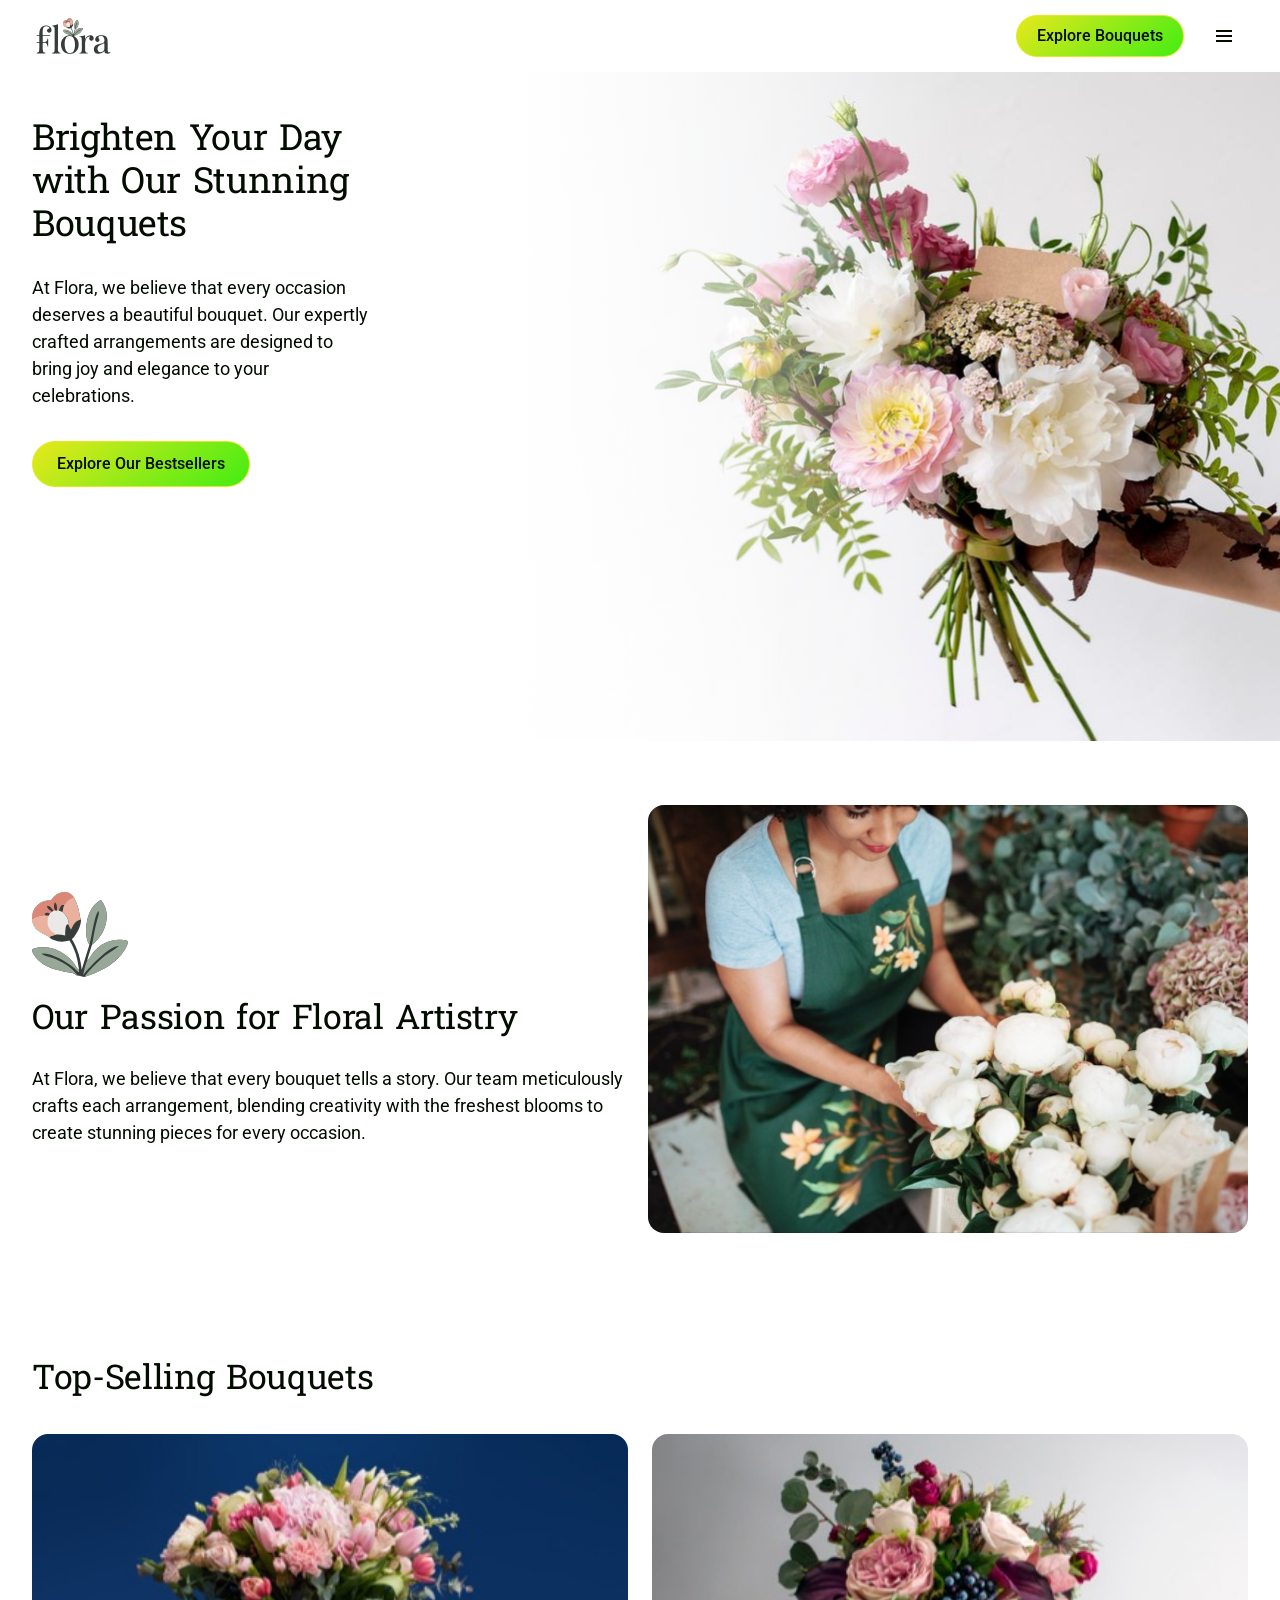
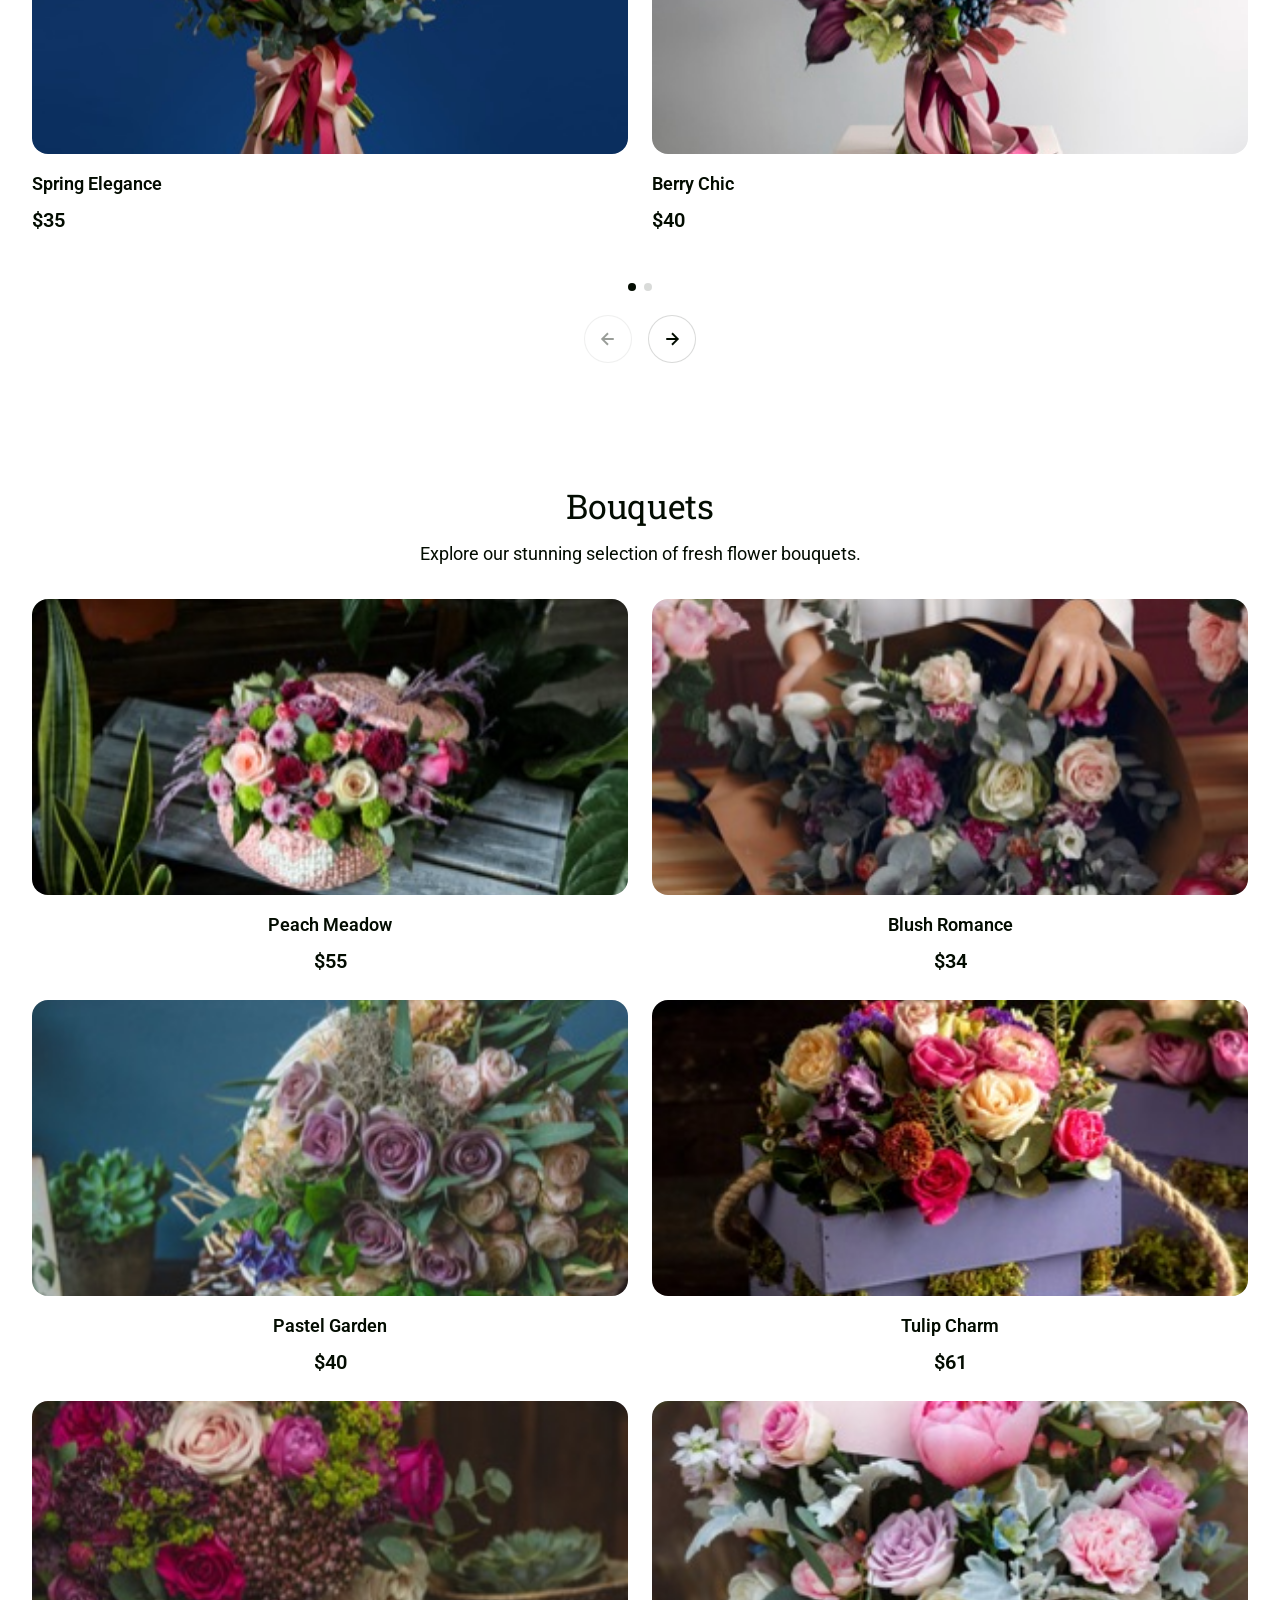
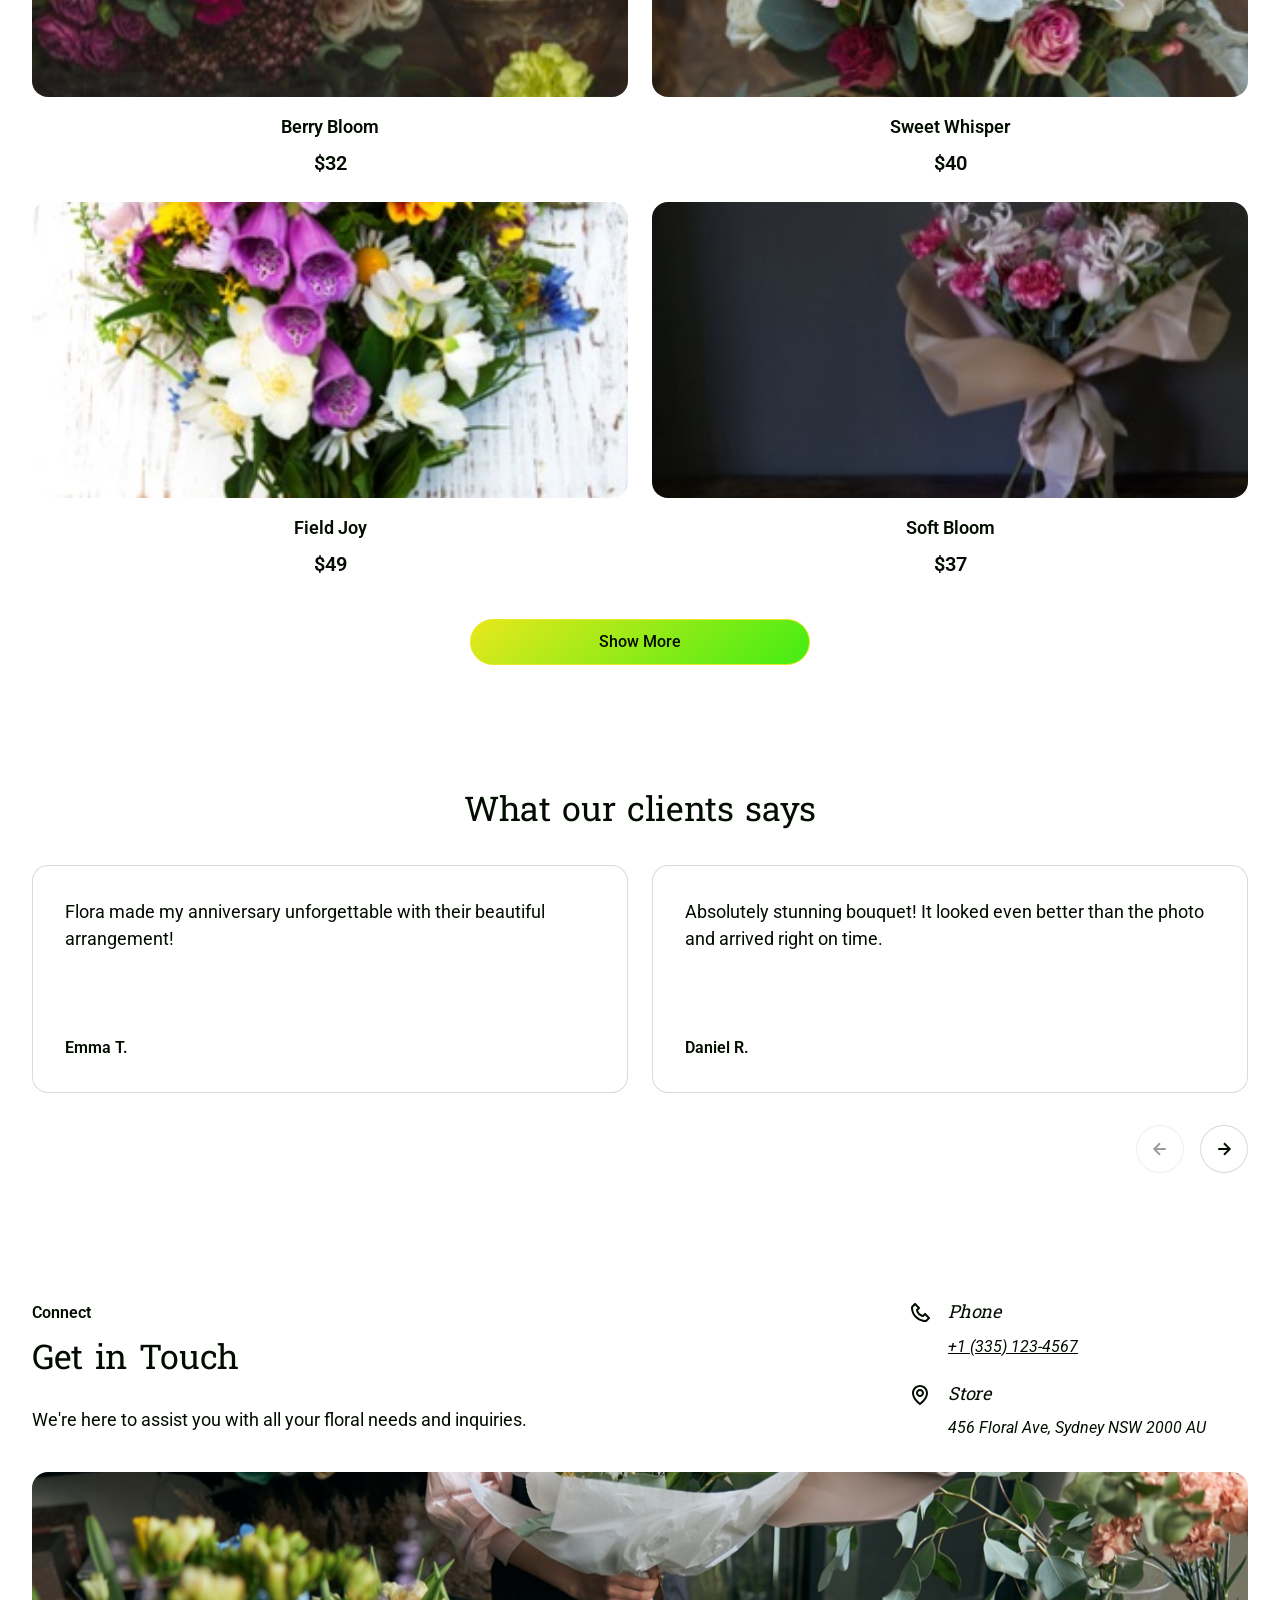
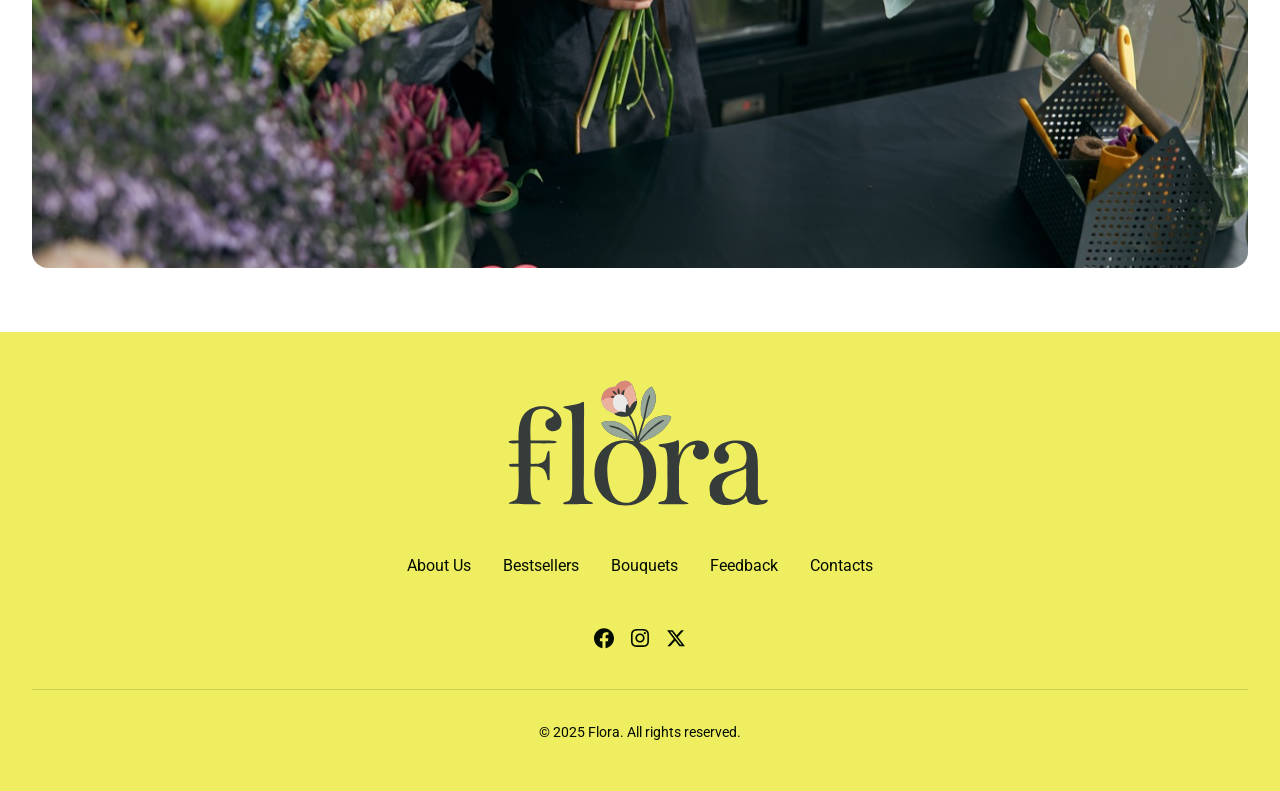
==== commit 67ed867a: "Stage 4 complete: burger menu + sliders (Bestsellers/Feedbacks)" ====
--- a/flora-project/index.html
+++ b/flora-project/index.html
@@ -37,6 +37,7 @@
       <symbol id="icon-arrow-left" viewBox="0 0 48 48"><path d="M24.7071 29.293L20.4141 25H30.0001V23H20.4141L24.7071 18.707L23.2931 17.293L16.5861 24L23.2931 30.707L24.7071 29.293Z" fill="currentColor"/></symbol>
       <symbol id="icon-arrow-right" viewBox="0 0 48 48"><path d="M23.293 29.293L24.707 30.707L31.414 24L24.707 17.293L23.293 18.707L27.586 23H18V25H27.586L23.293 29.293Z" fill="currentColor"/></symbol>
       <symbol id="icon-menu" viewBox="0 0 24 24"><path d="M4 6H20V8H4V6ZM4 11H20V13H4V11ZM4 16H20V18H4V16Z" fill="currentColor"/></symbol>
+      <symbol id="icon-star" viewBox="0 0 20 19"><path d="M9.07088 0.612343C9.41462 -0.204115 10.5854 -0.204114 10.9291 0.612346L12.9579 5.43123C13.1029 5.77543 13.4306 6.01061 13.8067 6.0404L19.0727 6.45748C19.9649 6.52814 20.3267 7.62813 19.6469 8.2034L15.6348 11.5987C15.3482 11.8412 15.223 12.2218 15.3106 12.5843L16.5363 17.661C16.744 18.5211 15.7969 19.201 15.033 18.7401L10.5245 16.0196C10.2025 15.8252 9.7975 15.8252 9.47548 16.0196L4.96699 18.7401C4.20311 19.201 3.25596 18.5211 3.46363 17.661L4.68942 12.5843C4.77698 12.2218 4.65182 11.8412 4.36526 11.5987L0.353062 8.2034C-0.326718 7.62813 0.0350679 6.52814 0.927291 6.45748L6.19336 6.0404C6.5695 6.01061 6.89716 5.77543 7.04207 5.43123L9.07088 0.612343Z" fill="currentColor"/></symbol>
     </svg>
 
     <header class="header">
@@ -156,97 +157,118 @@
         class="bestsellers"
         id="bestsellers"
         aria-labelledby="bestsellers-title"
+        aria-roledescription="carousel"
+        data-slider
       >
         <div class="container">
           <h2 class="bestsellers__title" id="bestsellers-title">
             Top-Selling Bouquets
           </h2>
 
-          <ul class="products bestsellers__list">
-            <li class="card">
-              <img
-                class="card__image"
-                src="./images/bestseller-1.jpg"
-                srcset="
-                  ./images/bestseller-1.jpg    1x,
-                  ./images/bestseller-1@2x.jpg 2x
-                "
-                width="405"
-                height="270"
-                loading="lazy"
-                decoding="async"
-                alt="Spring Elegance bouquet"
-              />
-              <h3 class="card__title">Spring Elegance</h3>
-              <p class="card__price">$35</p>
-            </li>
-            <li class="card">
-              <img
-                class="card__image"
-                src="./images/bestseller-2.jpg"
-                srcset="
-                  ./images/bestseller-2.jpg    1x,
-                  ./images/bestseller-2@2x.jpg 2x
-                "
-                width="405"
-                height="270"
-                loading="lazy"
-                decoding="async"
-                alt="Berry Chic bouquet"
-              />
-              <h3 class="card__title">Berry Chic</h3>
-              <p class="card__price">$40</p>
-            </li>
-            <li class="card">
-              <img
-                class="card__image"
-                src="./images/bestseller-3.jpg"
-                srcset="
-                  ./images/bestseller-3.jpg    1x,
-                  ./images/bestseller-3@2x.jpg 2x
-                "
-                width="405"
-                height="374"
-                loading="lazy"
-                decoding="async"
-                alt="Lavender Dream bouquet"
-              />
-              <h3 class="card__title">Lavender Dream</h3>
-              <p class="card__price">$55</p>
-            </li>
-          </ul>
+          <div class="slider__viewport">
+            <ul class="products bestsellers__list slider__track">
+              <li
+                class="card slider__slide"
+                aria-roledescription="slide"
+                aria-label="1 of 3"
+              >
+                <img
+                  class="card__image"
+                  src="./images/bestseller-1.jpg"
+                  srcset="
+                    ./images/bestseller-1.jpg    1x,
+                    ./images/bestseller-1@2x.jpg 2x
+                  "
+                  width="405"
+                  height="270"
+                  loading="lazy"
+                  decoding="async"
+                  alt="Spring Elegance bouquet"
+                />
+                <h3 class="card__title">Spring Elegance</h3>
+                <p class="card__price">$35</p>
+              </li>
+              <li
+                class="card slider__slide"
+                aria-roledescription="slide"
+                aria-label="2 of 3"
+              >
+                <img
+                  class="card__image"
+                  src="./images/bestseller-2.jpg"
+                  srcset="
+                    ./images/bestseller-2.jpg    1x,
+                    ./images/bestseller-2@2x.jpg 2x
+                  "
+                  width="405"
+                  height="270"
+                  loading="lazy"
+                  decoding="async"
+                  alt="Berry Chic bouquet"
+                />
+                <h3 class="card__title">Berry Chic</h3>
+                <p class="card__price">$40</p>
+              </li>
+              <li
+                class="card slider__slide"
+                aria-roledescription="slide"
+                aria-label="3 of 3"
+              >
+                <img
+                  class="card__image"
+                  src="./images/bestseller-3.jpg"
+                  srcset="
+                    ./images/bestseller-3.jpg    1x,
+                    ./images/bestseller-3@2x.jpg 2x
+                  "
+                  width="405"
+                  height="374"
+                  loading="lazy"
+                  decoding="async"
+                  alt="Lavender Dream bouquet"
+                />
+                <h3 class="card__title">Lavender Dream</h3>
+                <p class="card__price">$55</p>
+              </li>
+            </ul>
+          </div>
 
           <div class="slider-controls">
-            <button
-              class="slider-controls__button"
-              type="button"
-              aria-label="Previous bouquets"
-            >
-              <svg
-                class="icon"
-                width="48"
-                height="48"
-                aria-hidden="true"
-                focusable="false"
-              >
-                <use href="#icon-arrow-left"></use>
-              </svg>
-            </button>
-            <button
-              class="slider-controls__button"
-              type="button"
-              aria-label="Next bouquets"
-            >
-              <svg
-                class="icon"
-                width="48"
-                height="48"
-                aria-hidden="true"
-                focusable="false"
-              >
-                <use href="#icon-arrow-right"></use>
-              </svg>
-            </button>
+            <div class="slider-dots"></div>
+            <div class="slider-controls__arrows">
+              <button
+                class="slider-controls__button"
+                type="button"
+                data-dir="prev"
+                aria-label="Previous bouquets"
+              >
+                <svg
+                  class="icon"
+                  width="48"
+                  height="48"
+                  aria-hidden="true"
+                  focusable="false"
+                >
+                  <use href="#icon-arrow-left"></use>
+                </svg>
+              </button>
+              <button
+                class="slider-controls__button"
+                type="button"
+                data-dir="next"
+                aria-label="Next bouquets"
+              >
+                <svg
+                  class="icon"
+                  width="48"
+                  height="48"
+                  aria-hidden="true"
+                  focusable="false"
+                >
+                  <use href="#icon-arrow-right"></use>
+                </svg>
+              </button>
+            </div>
           </div>
         </div>
       </section>
@@ -403,78 +425,186 @@
       </section>
 
       <!-- Feedbacks -->
-      <section class="feedback" id="feedback" aria-labelledby="feedback-title">
+      <section
+        class="feedback"
+        id="feedback"
+        aria-labelledby="feedback-title"
+        aria-roledescription="carousel"
+        data-slider
+      >
         <div class="container">
           <h2 class="feedback__title" id="feedback-title">
             What our clients says
           </h2>
 
-          <ul class="feedback__list">
-            <li class="testimonial">
-              <figure class="testimonial__figure">
-                <blockquote class="testimonial__quote">
-                  <p>
-                    Flora made my anniversary unforgettable with their beautiful
-                    arrangement!
-                  </p>
-                </blockquote>
-                <figcaption class="testimonial__author">Emma T.</figcaption>
-              </figure>
-            </li>
-            <li class="testimonial">
-              <figure class="testimonial__figure">
-                <blockquote class="testimonial__quote">
-                  <p>
-                    Absolutely stunning bouquet! It looked even better than the
-                    photo and arrived right on time.
-                  </p>
-                </blockquote>
-                <figcaption class="testimonial__author">Daniel R.</figcaption>
-              </figure>
-            </li>
-            <li class="testimonial">
-              <figure class="testimonial__figure">
-                <blockquote class="testimonial__quote">
-                  <p>
-                    The service was exceptional, and the flowers were fresh!
-                  </p>
-                </blockquote>
-                <figcaption class="testimonial__author">Olivia M.</figcaption>
-              </figure>
-            </li>
-          </ul>
+          <div class="slider__viewport">
+            <ul class="feedback__list slider__track">
+              <li
+                class="testimonial slider__slide"
+                aria-roledescription="slide"
+                aria-label="1 of 6"
+              >
+                <figure class="testimonial__figure">
+                  <blockquote class="testimonial__quote">
+                    <p>
+                      Flora made my anniversary unforgettable with their
+                      beautiful arrangement!
+                    </p>
+                  </blockquote>
+                  <figcaption class="testimonial__author">Emma T.</figcaption>
+                </figure>
+              </li>
+              <li
+                class="testimonial slider__slide"
+                aria-roledescription="slide"
+                aria-label="2 of 6"
+              >
+                <figure class="testimonial__figure">
+                  <blockquote class="testimonial__quote">
+                    <p>
+                      Absolutely stunning bouquet! It looked even better than
+                      the photo and arrived right on time.
+                    </p>
+                  </blockquote>
+                  <figcaption class="testimonial__author">Daniel R.</figcaption>
+                </figure>
+              </li>
+              <li
+                class="testimonial slider__slide"
+                aria-roledescription="slide"
+                aria-label="3 of 6"
+              >
+                <figure class="testimonial__figure">
+                  <blockquote class="testimonial__quote">
+                    <p>
+                      The service was exceptional, and the flowers were fresh!
+                    </p>
+                  </blockquote>
+                  <figcaption class="testimonial__author">Olivia M.</figcaption>
+                </figure>
+              </li>
+              <li
+                class="testimonial slider__slide"
+                aria-roledescription="slide"
+                aria-label="4 of 6"
+              >
+                <figure class="testimonial__figure">
+                  <div class="testimonial__body">
+                    <div
+                      class="testimonial__rating"
+                      role="img"
+                      aria-label="Rated 5 out of 5 stars"
+                    >
+                      <svg class="star" width="20" height="19" aria-hidden="true" focusable="false"><use href="#icon-star"></use></svg>
+                      <svg class="star" width="20" height="19" aria-hidden="true" focusable="false"><use href="#icon-star"></use></svg>
+                      <svg class="star" width="20" height="19" aria-hidden="true" focusable="false"><use href="#icon-star"></use></svg>
+                      <svg class="star" width="20" height="19" aria-hidden="true" focusable="false"><use href="#icon-star"></use></svg>
+                      <svg class="star" width="20" height="19" aria-hidden="true" focusable="false"><use href="#icon-star"></use></svg>
+                    </div>
+                    <blockquote class="testimonial__quote">
+                      <p>
+                        Ordered a last-minute gift and was amazed by how fast
+                        and professional the delivery was. Highly recommend!
+                      </p>
+                    </blockquote>
+                  </div>
+                  <figcaption class="testimonial__author">Julia K.</figcaption>
+                </figure>
+              </li>
+              <li
+                class="testimonial slider__slide"
+                aria-roledescription="slide"
+                aria-label="5 of 6"
+              >
+                <figure class="testimonial__figure">
+                  <div class="testimonial__body">
+                    <div
+                      class="testimonial__rating"
+                      role="img"
+                      aria-label="Rated 5 out of 5 stars"
+                    >
+                      <svg class="star" width="20" height="19" aria-hidden="true" focusable="false"><use href="#icon-star"></use></svg>
+                      <svg class="star" width="20" height="19" aria-hidden="true" focusable="false"><use href="#icon-star"></use></svg>
+                      <svg class="star" width="20" height="19" aria-hidden="true" focusable="false"><use href="#icon-star"></use></svg>
+                      <svg class="star" width="20" height="19" aria-hidden="true" focusable="false"><use href="#icon-star"></use></svg>
+                      <svg class="star" width="20" height="19" aria-hidden="true" focusable="false"><use href="#icon-star"></use></svg>
+                    </div>
+                    <blockquote class="testimonial__quote">
+                      <p>
+                        Every flower was perfect. You can feel the care and love
+                        in every bouquet.
+                      </p>
+                    </blockquote>
+                  </div>
+                  <figcaption class="testimonial__author">Mark S.</figcaption>
+                </figure>
+              </li>
+              <li
+                class="testimonial slider__slide"
+                aria-roledescription="slide"
+                aria-label="6 of 6"
+              >
+                <figure class="testimonial__figure">
+                  <div class="testimonial__body">
+                    <div
+                      class="testimonial__rating"
+                      role="img"
+                      aria-label="Rated 5 out of 5 stars"
+                    >
+                      <svg class="star" width="20" height="19" aria-hidden="true" focusable="false"><use href="#icon-star"></use></svg>
+                      <svg class="star" width="20" height="19" aria-hidden="true" focusable="false"><use href="#icon-star"></use></svg>
+                      <svg class="star" width="20" height="19" aria-hidden="true" focusable="false"><use href="#icon-star"></use></svg>
+                      <svg class="star" width="20" height="19" aria-hidden="true" focusable="false"><use href="#icon-star"></use></svg>
+                      <svg class="star" width="20" height="19" aria-hidden="true" focusable="false"><use href="#icon-star"></use></svg>
+                    </div>
+                    <blockquote class="testimonial__quote">
+                      <p>
+                        Flora helped make my friend’s birthday extra special.
+                        She was blown away by the flowers!
+                      </p>
+                    </blockquote>
+                  </div>
+                  <figcaption class="testimonial__author">Natalie V.</figcaption>
+                </figure>
+              </li>
+            </ul>
+          </div>
 
           <div class="slider-controls">
-            <button
-              class="slider-controls__button"
-              type="button"
-              aria-label="Previous reviews"
-            >
-              <svg
-                class="icon"
-                width="48"
-                height="48"
-                aria-hidden="true"
-                focusable="false"
-              >
-                <use href="#icon-arrow-left"></use>
-              </svg>
-            </button>
-            <button
-              class="slider-controls__button"
-              type="button"
-              aria-label="Next reviews"
-            >
-              <svg
-                class="icon"
-                width="48"
-                height="48"
-                aria-hidden="true"
-                focusable="false"
-              >
-                <use href="#icon-arrow-right"></use>
-              </svg>
-            </button>
+            <div class="slider-controls__arrows">
+              <button
+                class="slider-controls__button"
+                type="button"
+                data-dir="prev"
+                aria-label="Previous reviews"
+              >
+                <svg
+                  class="icon"
+                  width="48"
+                  height="48"
+                  aria-hidden="true"
+                  focusable="false"
+                >
+                  <use href="#icon-arrow-left"></use>
+                </svg>
+              </button>
+              <button
+                class="slider-controls__button"
+                type="button"
+                data-dir="next"
+                aria-label="Next reviews"
+              >
+                <svg
+                  class="icon"
+                  width="48"
+                  height="48"
+                  aria-hidden="true"
+                  focusable="false"
+                >
+                  <use href="#icon-arrow-right"></use>
+                </svg>
+              </button>
+            </div>
           </div>
         </div>
       </section>
--- a/flora-project/css/styles.css
+++ b/flora-project/css/styles.css
@@ -78,6 +78,7 @@
   --bp-desktop: 1440px;
 
   /* ── Spacing scale (macet gaps; reused across sections) ─── */
+  --space-4: 0.25rem; /* rating star gap (macet) */
   --space-8: 0.5rem;
   --space-12: 0.75rem;
   --space-16: 1rem;
@@ -119,10 +120,15 @@
   --about-img-h: 428px; /* About content photo height */
   --bestsellers-img-h: 320px; /* Top-Selling card image height */
   --bouquets-img-h: 296px; /* Bouquets card image height (square) */
-  --bouquets-more-w: 406px; /* Show More button width */
+  --bouquets-more-w: 406px; /* Show More button width (desktop) */
+  --bouquets-more-w-tablet: 340px; /* Show More button width (tablet) */
+  --contacts-details-w-tablet: 340px; /* Contacts right column (tablet) */
+  --contacts-img-h-mobile: 312px; /* Contacts photo height (mobile) */
+  --contacts-img-h-tablet: 396px; /* Contacts photo height (tablet) */
   --contacts-details-w: 500px; /* Contacts right column width */
   --contacts-img-h: 720px; /* Contacts photo height */
   --testimonial-h: 228px; /* Feedback card height */
+  --dot-size: 8px; /* slider pagination dot diameter (macet) */
   --footer-logo-h: 126px; /* Footer logo height */
 
   /* ── Radii / borders (global) ───────────────────────────── */
@@ -398,6 +404,8 @@
 }
 
 .about__image {
+  height: var(--about-img-h); /* 428 — constant across breakpoints */
+  margin-top: var(--space-24); /* Mobile: gap below the text (1-col stack) */
   border-radius: var(--radius-large);
   object-fit: cover;
 }
@@ -466,6 +474,86 @@
   cursor: pointer;
 }
 
+/* ── Sliders (Stage 4): viewport + flex track + slides + dots.
+      Bestsellers & Feedbacks lists become flex tracks clipped by a
+      viewport; JS translates the track. Without JS the track wraps so
+      every card stays visible — see @media (scripting: none) below. ── */
+.slider__viewport {
+  overflow: hidden;
+}
+
+.slider__track {
+  display: flex;
+  gap: var(--space-24);
+  margin: 0;
+  padding: 0;
+  list-style: none;
+  transition: transform 0.4s ease;
+  will-change: transform;
+}
+
+.slider__slide {
+  flex: 0 0 100%;
+}
+
+.slider-dots {
+  display: flex;
+  justify-content: center;
+  gap: var(--space-8);
+}
+
+.slider-dots__dot {
+  width: var(--dot-size);
+  height: var(--dot-size);
+  padding: 0;
+  background-color: var(--color-border);
+  border: 0;
+  border-radius: var(--radius-pill);
+  cursor: pointer;
+}
+
+.slider-dots__dot.is-active {
+  background-color: var(--color-text);
+}
+
+.slider-controls__arrows {
+  display: flex;
+  gap: var(--space-16);
+}
+
+.slider-controls__button:disabled {
+  opacity: 0.4;
+  cursor: default;
+}
+
+/* Bestsellers: dots row above arrows row, both centred. */
+.bestsellers .slider-controls {
+  flex-direction: column;
+  align-items: center;
+  gap: var(--space-24);
+}
+
+@media (prefers-reduced-motion: reduce) {
+  .slider__track {
+    transition: none;
+  }
+}
+
+/* No-JS fallback: relax the carousel into a static wrapped grid. */
+@media (scripting: none) {
+  .slider__viewport {
+    overflow: visible;
+  }
+
+  .slider__track {
+    flex-wrap: wrap;
+  }
+
+  .slider-controls {
+    display: none;
+  }
+}
+
 /* ════════════════════════════════════════════════════════════
    Sections — base, Portion B: Feedbacks · Contacts · Footer
    ════════════════════════════════════════════════════════════ */
@@ -494,6 +582,23 @@
   font-size: var(--fs-text-regular);
   font-weight: var(--fw-semibold);
   color: var(--color-text);
+}
+
+/* Rating (cards 4–6): 5 stars stacked above the quote (macet) */
+.testimonial__body {
+  display: flex;
+  flex-direction: column;
+  gap: var(--space-24);
+}
+
+.testimonial__rating {
+  display: flex;
+  gap: var(--space-4);
+  color: var(--color-text);
+}
+
+.star {
+  display: block;
 }
 
 /* ── Contacts ───────────────────────────────────────────── */
@@ -570,7 +675,7 @@
 
 /* ── Footer ─────────────────────────────────────────────── */
 .footer {
-  padding-block: var(--section-padding-medium); /* 80 (not 92) */
+  padding-block: var(--space-48); /* 48 on Mobile/Tablet (Desktop 80 → @media 1440) */
   background-color: var(--color-accent-surface); /* light yellow */
 }
 
@@ -584,8 +689,129 @@
 }
 
 .footer__copyright {
+  width: 100%;
+  margin-top: var(--space-32); /* gap to the divider (Desktop 80 → @media 1440) */
+  padding-top: var(--space-32);
+  border-top: var(--divider-width) solid var(--color-divider); /* divider line */
   font-size: var(--fs-text-small);
   color: var(--color-text);
+  text-align: center;
+}
+
+/* ════════════════════════════════════════════════════════════
+   Sections — Mobile layout (Portion 2): About · Bestsellers · Bouquets
+   1 column; Tablet (2 cols) in @media 768; Desktop (@media 1440) untouched.
+   ════════════════════════════════════════════════════════════ */
+
+/* Bouquets grid — Mobile: single column (Bestsellers is a slider track) */
+.bouquets__list {
+  display: grid;
+  grid-template-columns: 1fr;
+  gap: var(--space-24);
+}
+
+/* Card image heights — constant across breakpoints (320 / 296) */
+.bestsellers__list .card__image {
+  height: var(--bestsellers-img-h);
+}
+
+.bouquets__list .card__image {
+  height: var(--bouquets-img-h);
+}
+
+/* Bestsellers spacing: title→cards 32; cards→controls 32 (Mobile) */
+.bestsellers__title {
+  margin-bottom: var(--space-32);
+}
+
+.bestsellers__list {
+  margin-bottom: var(--space-32);
+}
+
+/* Bouquets spacing — constant: heading→subtitle 8, subtitle→grid 32, grid→button 40 */
+.bouquets__title {
+  margin-bottom: var(--space-8);
+}
+
+.bouquets__subtitle {
+  margin-bottom: var(--space-32);
+}
+
+.bouquets__list {
+  margin-bottom: var(--space-40);
+}
+
+/* Show More — Mobile: full-width */
+.bouquets__more {
+  display: flex;
+  width: 100%;
+}
+
+/* ════════════════════════════════════════════════════════════
+   Sections — Mobile layout (Portion 3): Feedbacks · Contacts · Footer
+   ════════════════════════════════════════════════════════════ */
+
+/* ── Feedbacks — Mobile: slider track (1 card); card height; arrows right ── */
+.feedback__list {
+  margin-bottom: var(--space-32);
+}
+
+.testimonial__figure {
+  height: var(--testimonial-h);
+}
+
+.feedback__title {
+  margin-bottom: var(--space-32);
+}
+
+.feedback .slider-controls {
+  justify-content: flex-end; /* arrows bottom-right on every breakpoint */
+}
+
+/* ── Contacts — Mobile: stack (intro → details → photo) ───── */
+.contacts__header {
+  display: flex;
+  flex-direction: column;
+  gap: var(--space-24);
+  margin-bottom: var(--space-32);
+}
+
+.contacts__image {
+  width: 100%;
+  height: var(--contacts-img-h-mobile);
+}
+
+/* ── Footer — Mobile: centred stack; bigger social icons ───── */
+.footer__container {
+  display: flex;
+  flex-direction: column;
+  align-items: center;
+}
+
+.footer__logo .logo__image {
+  height: var(--footer-logo-h); /* 126, constant */
+}
+
+.footer__nav {
+  margin-top: var(--space-48);
+}
+
+.footer__list {
+  display: flex;
+  flex-direction: column;
+  align-items: center;
+  gap: var(--space-32);
+}
+
+.footer__socials {
+  display: flex;
+  margin-top: var(--space-48);
+  gap: var(--space-24);
+}
+
+.socials__icon {
+  width: var(--space-40); /* 40 — larger touch icon on Mobile */
+  height: var(--space-40);
 }
 
 /* ── Tablet ≥ 768px ───────────────────────────────────────── */
@@ -615,6 +841,75 @@
 
   .hero__image {
     object-position: 60% center;
+  }
+
+  /* About — Tablet: two columns (text + photo), gap 24 */
+  .about__container {
+    display: flex;
+    align-items: center;
+    gap: var(--space-24);
+  }
+
+  .about__content {
+    flex: 1;
+  }
+
+  .about__image {
+    flex: 1;
+    margin-top: 0; /* not stacked any more */
+  }
+
+  /* Bouquets grid — Tablet: 2 columns */
+  .bouquets__list {
+    grid-template-columns: repeat(2, 1fr);
+  }
+
+  .bestsellers__list {
+    margin-bottom: var(--space-48); /* cards → controls (Tablet/Desktop) */
+  }
+
+  /* Sliders — Tablet: 2 cards visible (Bestsellers + Feedbacks) */
+  .slider__slide {
+    flex-basis: calc((100% - var(--space-24)) / 2);
+  }
+
+  /* Show More — Tablet: fixed width, centred */
+  .bouquets__more {
+    width: var(--bouquets-more-w-tablet);
+    margin-inline: auto;
+  }
+
+  /* Contacts — Tablet: 2-col header + taller photo */
+  .contacts__header {
+    flex-direction: row;
+    align-items: flex-start;
+  }
+
+  .contacts__intro {
+    flex: 1;
+  }
+
+  .contacts__details {
+    width: var(--contacts-details-w-tablet);
+  }
+
+  .contacts__image {
+    height: var(--contacts-img-h-tablet);
+  }
+
+  /* Footer — Tablet: horizontal links, smaller social icons */
+  .footer__list {
+    flex-direction: row;
+    gap: var(--space-32);
+  }
+
+  .footer__socials {
+    gap: var(--space-12);
+  }
+
+  .socials__icon {
+    width: auto;
+    height: auto;
   }
 }
 
@@ -691,14 +986,20 @@
   }
 
   .bestsellers__list {
-    display: grid;
-    grid-template-columns: repeat(3, 1fr);
-    gap: var(--space-32);
     margin-bottom: var(--space-48);
   }
 
   .bestsellers__list .card__image {
     height: var(--bestsellers-img-h);
+  }
+
+  /* Sliders — desktop: 3 cards visible, 32 gap (Bestsellers + Feedbacks) */
+  .slider__track {
+    gap: var(--space-32);
+  }
+
+  .slider__slide {
+    flex-basis: calc((100% - 2 * var(--space-32)) / 3);
   }
 
   /* ── Bouquets — desktop: 4×2 grid + Show More ───────────── */
@@ -734,9 +1035,6 @@
   }
 
   .feedback__list {
-    display: grid;
-    grid-template-columns: repeat(3, 1fr);
-    gap: var(--space-32);
     margin-bottom: var(--space-32);
   }
 
@@ -771,6 +1069,10 @@
   }
 
   /* ── Footer — desktop: logo / nav / socials row + credits ── */
+  .footer {
+    padding-block: var(--section-padding-medium); /* 80 (Mobile/Tablet 48) */
+  }
+
   .footer__container {
     display: grid;
     grid-template-columns: 1fr auto 1fr;
@@ -788,6 +1090,7 @@
 
   .footer__nav {
     justify-self: center;
+    margin-top: 0; /* reset Mobile stack margin for the grid row */
   }
 
   .footer__list {
@@ -799,6 +1102,7 @@
     display: flex;
     justify-self: end;
     gap: var(--space-12);
+    margin-top: 0; /* reset Mobile stack margin for the grid row */
   }
 
   .footer__copyright {
